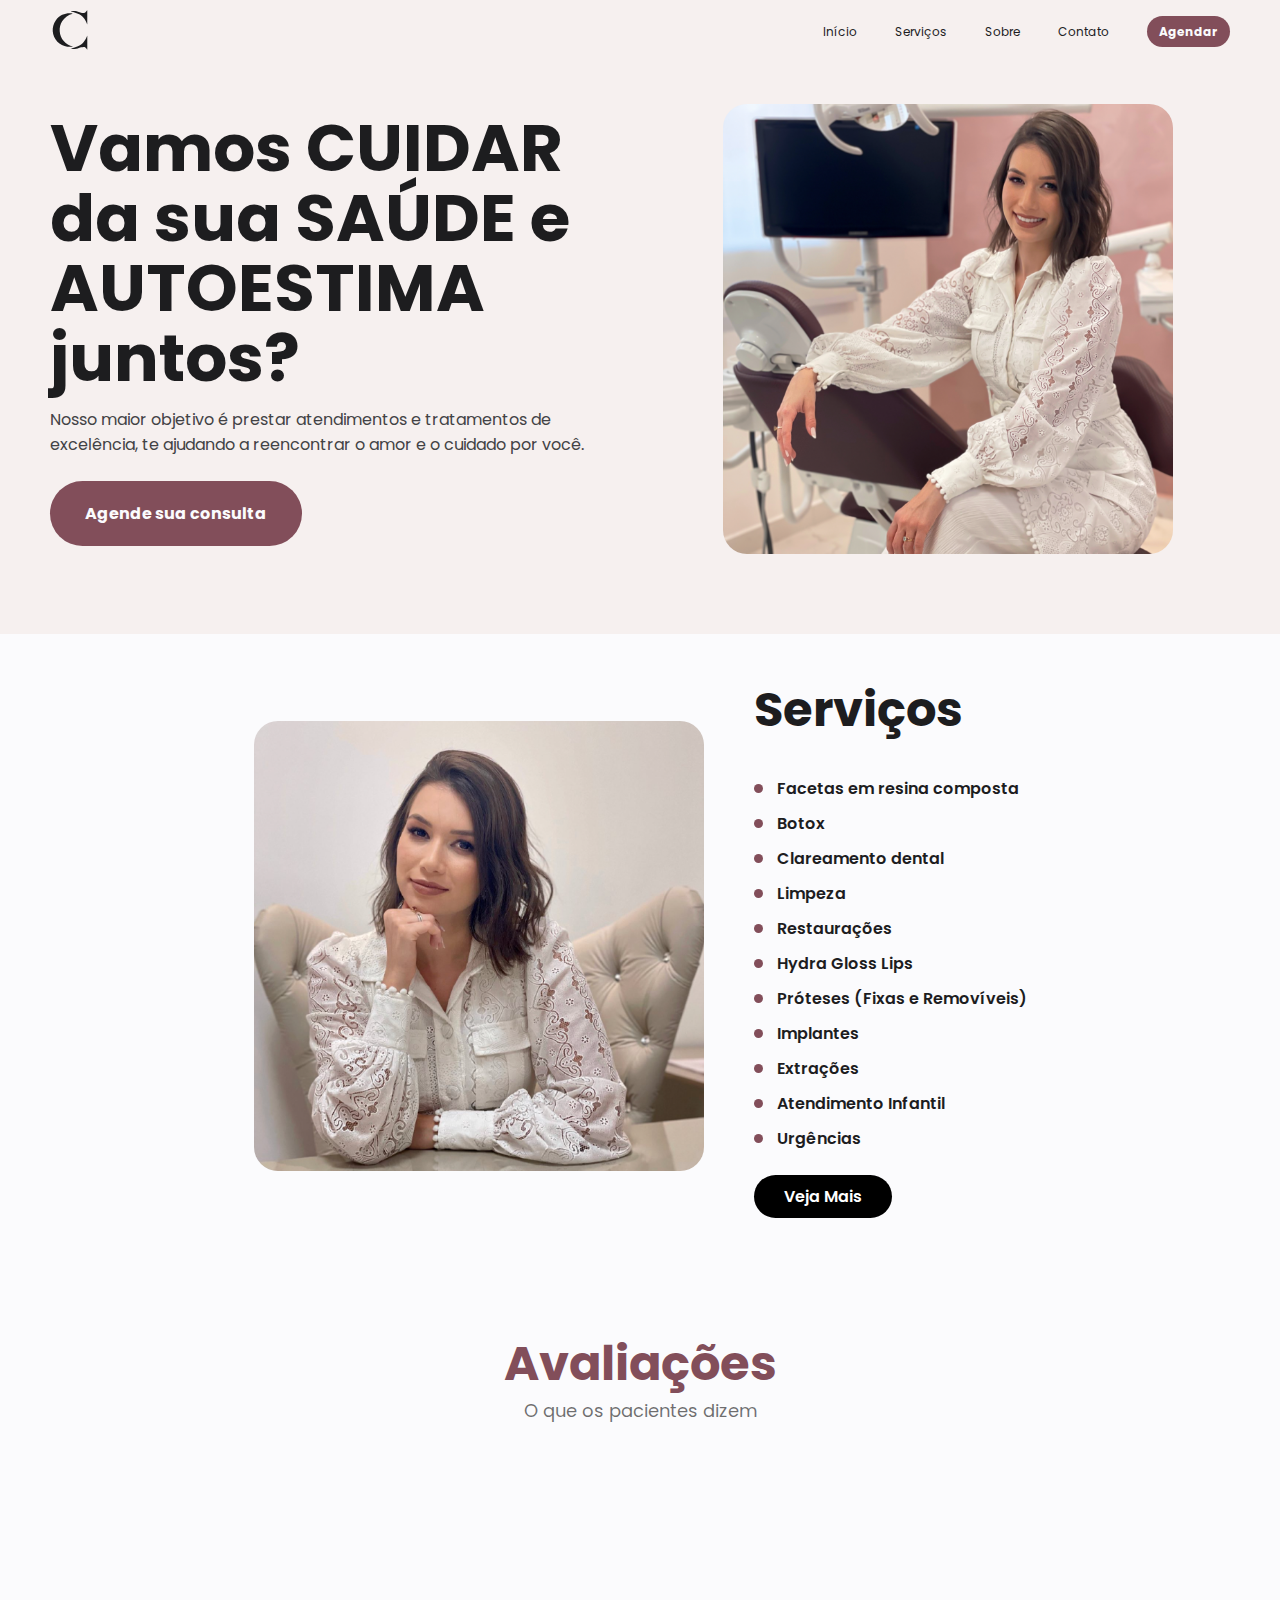
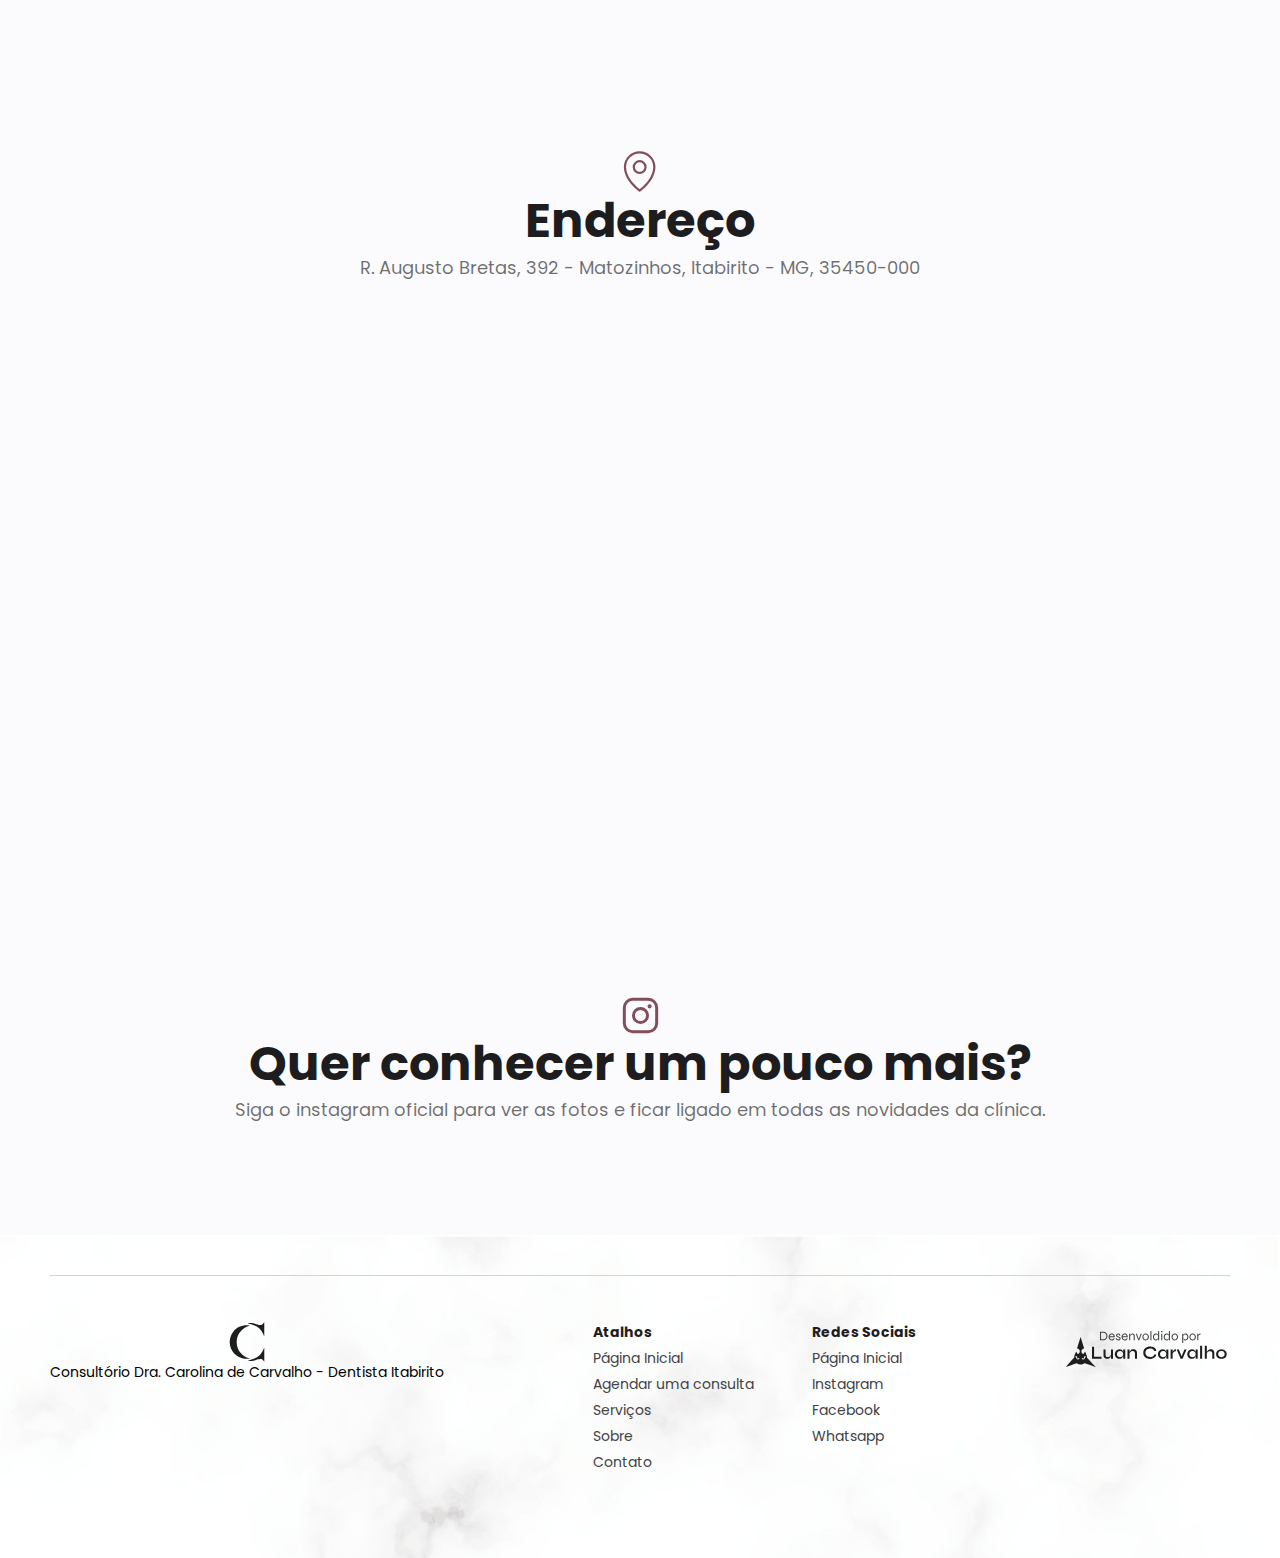
==== index.html @ e63d4c10 "fix:elsfight & mobile buttons" ====
<!DOCTYPE html>
<html>

<head>
    <meta name="description" content="Consultório Dra. Carolina de Carvalho - Dentista Itabirito">
    <meta name="keywords" content="dentista itabirito,dra carolina de carvalho, carvalho clínica, Restaurações, Clareamento Itabirito, Facetas, Tratamento de sensibilidade, Botox Itabirito,Hydra Gloss Lips, Rejuvenescimento & Hidratação, Próteses
, Consultório Odontológico em Itabirito, dentista 24 horas, urgências">
    <meta charset='utf-8'>
    <meta http-equiv='X-UA-Compatible' content='IE=edge'>
    <title>Clínica Carvalho</title>
    <meta name='viewport' content='width=device-width, initial-scale=1'>
    <link rel='stylesheet' type='text/css' media='screen' href='assets/style/css/index.css'>
    <link rel="shortcut icon" href="assets/style/ico.ico" type="image/x-icon">
    <!--Google Fonts-->
    <link rel="preconnect" href="https://fonts.googleapis.com">
    <link rel="preconnect" href="https://fonts.gstatic.com" crossorigin>
    <link href="https://fonts.googleapis.com/css2?family=Poppins:wght@400;600;700&display=swap" rel="stylesheet">
    <!--Google Reviews-->
    <script src="https://apps.elfsight.com/p/platform.js" defer></script>
</head>

<body>

    <nav>
        <div class="navContent">
            <a href="index.html"> <svg width="40" height="40" viewBox="0 0 40 40" fill="none"
                    xmlns="http://www.w3.org/2000/svg">
                    <path
                        d="M22.8092 3.71398C18.2344 4.83998 14.6352 7.33438 12.1488 11.3492C10.2944 14.3432 9.49365 17.6296 9.71965 21.1396C9.95885 24.8576 11.308 28.1496 13.7388 30.978C16.164 33.7996 19.2264 35.5768 22.8628 36.4204C22.1996 36.688 19.588 37.0088 17.2632 36.6796C15.3824 36.4132 13.5916 35.8752 11.896 35.0196C10.1996 34.1636 8.68804 33.0532 7.37724 31.6808C1.77724 25.818 1.18604 16.9596 5.72724 10.4944C10.3368 3.93158 17.6996 2.55998 22.8092 3.71398Z"
                        fill="#1D1D1F" />
                    <path
                        d="M37.2824 0.151978C37.2824 4.84798 37.2824 9.51158 37.2808 14.1752C37.2808 14.2208 37.2588 14.2668 37.2336 14.3656C37.1836 14.2644 37.1508 14.2124 37.1312 14.1556C36.4932 12.3464 35.6244 10.6548 34.5352 9.07678C33.9048 8.16398 33.1988 7.31318 32.396 6.54718C31.4528 5.64718 30.3928 4.90598 29.2468 4.28638C26.6604 2.88718 23.8944 2.00198 21.026 1.40958C20.9616 1.39638 20.8968 1.38238 20.8328 1.36678C20.818 1.36318 20.8052 1.35078 20.7588 1.32198C20.8428 1.29478 20.904 1.26318 20.9684 1.25598C21.5988 1.18438 22.2284 1.09118 22.8612 1.05438C23.6192 1.01038 24.3796 1.02878 25.1364 1.10638C26.0996 1.20518 27.0448 1.39878 27.9712 1.68158C29.0056 1.99718 30.0372 2.32118 31.0732 2.63078C31.73 2.82718 32.3968 2.99318 33.0808 3.05478C33.4236 3.08558 33.776 3.08838 34.1172 3.04638C34.5452 2.99358 34.9012 2.75238 35.2336 2.48798C35.9124 1.94758 36.4452 1.27598 36.9372 0.569178C37.0128 0.460778 37.0812 0.347578 37.1592 0.241178C37.1832 0.207978 37.2276 0.190378 37.2824 0.151978Z"
                        fill="#1D1D1F" />
                    <path
                        d="M20.7857 38.644C20.9129 38.616 21.0393 38.5868 21.1669 38.5604C23.5037 38.0796 25.7677 37.3736 27.9373 36.3732C29.3153 35.738 30.6161 34.9792 31.7817 34.0012C32.5561 33.3516 33.2441 32.6184 33.8669 31.824C35.2805 30.0216 36.3485 28.0296 37.1201 25.8756C37.1397 25.8212 37.1605 25.7676 37.1841 25.7152C37.1897 25.7024 37.2085 25.6956 37.2301 25.6788C37.3129 25.7568 37.2853 25.86 37.2857 25.9512C37.2897 26.8756 37.2917 27.8004 37.2921 28.7248C37.2941 32.324 37.2957 35.9232 37.2969 39.5224C37.2969 39.6248 37.2905 39.7276 37.2873 39.83C37.2669 39.836 37.2465 39.842 37.2261 39.8476C37.1713 39.7708 37.1145 39.6956 37.0621 39.6172C36.6273 38.962 36.1473 38.3436 35.5733 37.8028C35.2713 37.5184 34.9445 37.268 34.5657 37.0924C34.3229 36.98 34.0693 36.9248 33.7997 36.9172C32.8701 36.8912 31.9797 37.1036 31.0993 37.3612C29.9669 37.6928 28.8425 38.0528 27.7113 38.3892C26.7593 38.6724 25.7869 38.862 24.7933 38.9068C24.0769 38.9392 23.3577 38.964 22.6417 38.9384C22.0917 38.9188 21.5445 38.8168 20.9965 38.7484C20.9249 38.7396 20.8553 38.7128 20.7849 38.6944C20.7857 38.6784 20.7857 38.6612 20.7857 38.644Z"
                        fill="#1D1D1F" />
                </svg></a>
            <ul id="navPages">
                <li><a href="index.html">Início</a></li>
                <li><a href="servicos.html">Serviços</a></li>
                <li><a href="sobre.html">Sobre</a></li>
                <li><a href="https://wa.me/+553199981010">Contato</a></li>
                <li><a href="https://wa.me/+553199981010" class="actionBtn" id="navAction">Agendar</a></li>
            </ul>
            <div id="btnExpMenu">
                <svg width="32" height="32" viewBox="0 0 32 32" fill="none" xmlns="http://www.w3.org/2000/svg">
                    <path d="M5 16H27" stroke="black" stroke-width="3" stroke-linecap="round" stroke-linejoin="round" />
                    <path d="M5 8H27" stroke="black" stroke-width="3" stroke-linecap="round" stroke-linejoin="round" />
                    <path d="M5 24H27" stroke="black" stroke-width="3" stroke-linecap="round" stroke-linejoin="round" />
                </svg>
            </div>
        </div>
    </nav>
    <div id="expMenu">
        <div id="expMcontent">
            <a href="index.html">Início</a>
            <a href="servicos.html">Serviços</a>
            <a href="sobre.html">Sobre</a>
            <a href="https://wa.me/+553199981010">Contato</a>
            <a href="https://wa.me/+553199981010" class="actionBtn" id="expAction">Agendar</a>
        </div>
    </div>
    <main>
        <section id="sWelcome" class="borders-pd">
            <div id="welcomeContent">
<!--                 <svg xmlns="http://www.w3.org/2000/svg" width="83" height="22" viewBox="0 0 83 22" fill="none">
                    <path
                        d="M18.4289 10.5057L12.7762 8.78735C12.4476 8.67996 12.1846 8.39357 12.086 8.03559L10.5085 1.87828C10.2456 0.840133 8.86527 0.840133 8.60235 1.87828L7.02484 8.03559C6.92625 8.39357 6.66333 8.67996 6.33468 8.78735L0.714808 10.5057C-0.23827 10.7921 -0.23827 12.2955 0.714808 12.582L6.36755 14.3003C6.69619 14.4077 6.95911 14.6941 7.05771 15.052L8.63521 21.2094C8.89813 22.2475 10.2785 22.2475 10.5414 21.2094L12.1189 15.052C12.2175 14.6941 12.4804 14.4077 12.8091 14.3003L18.4618 12.582C19.382 12.2598 19.382 10.7921 18.4289 10.5057Z"
                        fill="#824E5A" />
                    <path
                        d="M50.4289 10.5057L44.7762 8.78735C44.4476 8.67996 44.1846 8.39357 44.086 8.03559L42.5085 1.87828C42.2456 0.840133 40.8653 0.840133 40.6023 1.87828L39.0248 8.03559C38.9262 8.39357 38.6633 8.67996 38.3347 8.78735L32.7148 10.5057C31.7617 10.7921 31.7617 12.2955 32.7148 12.582L38.3675 14.3003C38.6962 14.4077 38.9591 14.6941 39.0577 15.052L40.6352 21.2094C40.8981 22.2475 42.2785 22.2475 42.5414 21.2094L44.1189 15.052C44.2175 14.6941 44.4804 14.4077 44.8091 14.3003L50.4618 12.582C51.382 12.2598 51.382 10.7921 50.4289 10.5057Z"
                        fill="#824E5A" />
                    <path
                        d="M82.1689 10.1355L76.5162 8.41717C76.1876 8.30978 75.9246 8.02339 75.826 7.66541L74.2485 1.5081C73.9856 0.469955 72.6053 0.469955 72.3423 1.5081L70.7648 7.66541C70.6662 8.02339 70.4033 8.30978 70.0747 8.41717L64.4548 10.1355C63.5017 10.4219 63.5017 11.9254 64.4548 12.2118L70.1075 13.9301C70.4362 14.0375 70.6991 14.3239 70.7977 14.6818L72.3752 20.8392C72.6381 21.8773 74.0185 21.8773 74.2814 20.8392L75.8589 14.6818C75.9575 14.3239 76.2204 14.0375 76.5491 13.9301L82.2018 12.2118C83.122 11.8896 83.122 10.4219 82.1689 10.1355Z"
                        fill="#824E5A" />
                </svg> -->
                <h1 class="mainTxt">Vamos CUIDAR da sua SAÚDE e
                    AUTOESTIMA juntos?</h1>
                <h2 class="thirdTxt">Nosso maior objetivo é prestar atendimentos e tratamentos de excelência, te ajudando a reencontrar o amor e o cuidado por você.</h2>
                <a href="https://wa.me/+553199981010" class="actionBtn" id="welcomeBtn">Agende sua consulta</a>
            </div>
            <div id="welcomePicture">
                <div class="sPicture">
                    <img src="assets/style/visual/images/carol1.png">
                </div>
            </div>
        </section>
        <section id="sServices" class="borders-pd">
            <div id="sGrid">
                <div id="servicesPicture">
                    <div class="sPicture">
                        <img src="assets/style/visual/images/carol2.png">
                    </div>
                </div>
                <article id="servicesContent">
                    <h1 class="mainTxt">Serviços</h1>
                    <ul id="servicesList">
                        <li>
                            <div class="star"></div>
                            <h2 class="secondTxt">Facetas em resina composta</h2>
                        </li>
                        <li>
                            <div class="star"></div>
                            <h2 class="secondTxt">Botox</h2>
                        </li>
                        <li>
                            <div class="star"></div>
                            <h2 class="secondTxt">Clareamento dental</h2>
                        </li>
                        <li>
                            <div class="star"></div>
                            <h2 class="secondTxt">Limpeza</h2>
                        </li>
                        <li>
                            <div class="star"></div>
                            <h2 class="secondTxt">Restaurações</h2>
                        </li>

                        <li>
                            <div class="star"></div>
                            <h2 class="secondTxt">Hydra Gloss Lips</h2>
                        </li>
                        <li>
                            <div class="star"></div>
                            <h2 class="secondTxt">Próteses (Fixas e Removíveis)</h2>
                        </li>
                        <li>
                            <div class="star"></div>
                            <h2 class="secondTxt">Implantes</h2>
                        </li>
                        <li>
                            <div class="star"></div>
                            <h2 class="secondTxt">Extrações</h2>
                        </li>
                        <li>
                            <div class="star"></div>
                            <h2 class="secondTxt">Atendimento Infantil</h2>
                        </li>
                        <li>
                            <div class="star"></div>
                            <h2 class="secondTxt">Urgências</h2>
                        </li>
                    </ul>
                    <a href="servicos.html" class="secondBtn" id="viewMoreServices">Veja Mais</a>
                </article>
            </div>
        </section>
        <section id="sReviews" class="borders-pd">
            <div id="reviewsTitle">

                <h1 class="coloredMainTxt section-title">Avaliações</h1>
                <h2 class="fourthTxt section-subtitle">O que os pacientes dizem</h2>
            </div>
            
             <div class="elfsight-app-3d5503b7-ac55-4620-a445-0f173eadb11b"></div> <!-- def -->
            <!-- <div class="elfsight-app-dcdb998f-8458-4878-8409-cf13321ecbaa"></div>  --><!-- l.dzn -->
        </section>
        <section id="sAdress" class="borders-pd">
            <div id="adressTitle">
                <svg xmlns="http://www.w3.org/2000/svg" width="102" height="47" viewBox="0 0 102 47" fill="none">
                    <!-- <path
                        d="M18.4289 22.4619L12.7762 20.7436C12.4476 20.6362 12.1846 20.3498 12.086 19.9918L10.5085 13.8345C10.2456 12.7964 8.86527 12.7964 8.60235 13.8345L7.02484 19.9918C6.92625 20.3498 6.66333 20.6362 6.33468 20.7436L0.714808 22.4619C-0.23827 22.7483 -0.23827 24.2518 0.714808 24.5382L6.36755 26.2566C6.69619 26.364 6.95911 26.6503 7.05771 27.0083L8.63521 33.1656C8.89813 34.2037 10.2785 34.2037 10.5414 33.1656L12.1189 27.0083C12.2175 26.6503 12.4804 26.364 12.8091 26.2566L18.4618 24.5382C19.382 24.216 19.382 22.7483 18.4289 22.4619Z"
                        fill="#824E5A" /> -->
                    <path
                        d="M50.6479 24.9688C53.8926 24.9688 56.5229 22.3384 56.5229 19.0938C56.5229 15.8491 53.8926 13.2188 50.6479 13.2188C47.4033 13.2188 44.7729 15.8491 44.7729 19.0938C44.7729 22.3384 47.4033 24.9688 50.6479 24.9688Z"
                        stroke="#824E5A" stroke-width="2.2" stroke-linecap="round" stroke-linejoin="round" />
                    <path
                        d="M65.3354 19.0938C65.3354 32.3125 50.6479 42.5938 50.6479 42.5938C50.6479 42.5938 35.9604 32.3125 35.9604 19.0938C35.9604 15.1984 37.5079 11.4626 40.2623 8.70812C43.0168 5.95368 46.7526 4.40625 50.6479 4.40625C54.5433 4.40625 58.2791 5.95368 61.0336 8.70812C63.788 11.4626 65.3354 15.1984 65.3354 19.0938V19.0938Z"
                        stroke="#824E5A" stroke-width="2.2" stroke-linecap="round" stroke-linejoin="round" />
                  <!--   <path
                        d="M100.577 22.4619L94.9241 20.7436C94.5955 20.6362 94.3325 20.3498 94.2339 19.9918L92.6564 13.8345C92.3935 12.7964 91.0132 12.7964 90.7503 13.8345L89.1728 19.9918C89.0742 20.3498 88.8113 20.6362 88.4826 20.7436L82.8628 22.4619C81.9097 22.7483 81.9097 24.2518 82.8628 24.5382L88.5155 26.2566C88.8441 26.364 89.1071 26.6503 89.2057 27.0083L90.7832 33.1656C91.0461 34.2037 92.4264 34.2037 92.6893 33.1656L94.2668 27.0083C94.3654 26.6503 94.6283 26.364 94.957 26.2566L100.61 24.5382C101.53 24.216 101.53 22.7483 100.577 22.4619Z"
                        fill="#824E5A" /> -->
                </svg>
                <h1 class="mainTxt section-title">Endereço</h1>
                <h2 class="fourthTxt section-subtitle">R. Augusto Bretas, 392 - Matozinhos, Itabirito - MG, 35450-000
                </h2>
            </div>
            <iframe
                src="https://www.google.com/maps/embed?pb=!1m14!1m8!1m3!1d3743.077781745057!2d-43.81138320370485!3d-20.255608673320754!3m2!1i1024!2i768!4f13.1!3m3!1m2!1s0xa6abc4ae7d124f%3A0xc4c4116baad2de8a!2sConsult%C3%B3rio%20Dra.%20Carolina%20de%20Carvalho%20-%20Dentista%20Itabirito!5e0!3m2!1spt-BR!2sbr!4v1670218998745!5m2!1spt-BR!2sbr"
                width="600" height="450" style="border:0;" allowfullscreen="" loading="lazy"
                referrerpolicy="no-referrer-when-downgrade" id="mapClinica"></iframe>
        </section>
        <section id="sInstagram" class="borders-pd">
            <div id="instaTitle">
                <img src="assets/style/visual/svg/instagram.svg">
                <h1 class="mainTxt section-title">Quer conhecer um pouco mais?</h1>
                <h2 class="fourthTxt section-subtitle">Siga o instagram oficial para ver as fotos e ficar ligado em
                    todas as novidades da clínica.</h2>
            </div>
            <div class="elfsight-app-f078b069-b3c4-4b71-844c-ff48c19f37dc"></div> <!-- def -->
            <!-- <div class="elfsight-app-9c9adf1d-2cc8-44d5-81e7-f3a1d8b35f26"></div> -->  <!-- l.dzn -->
        </section>

    </main>
    <footer id="pgFooter" class="borders-pd">
        <section id="fContent">
            <div id="carvalhoClinica">
                <svg width="40" height="40" viewBox="0 0 40 40" fill="none" xmlns="http://www.w3.org/2000/svg">
                    <path
                        d="M22.8092 3.71398C18.2344 4.83998 14.6352 7.33438 12.1488 11.3492C10.2944 14.3432 9.49365 17.6296 9.71965 21.1396C9.95885 24.8576 11.308 28.1496 13.7388 30.978C16.164 33.7996 19.2264 35.5768 22.8628 36.4204C22.1996 36.688 19.588 37.0088 17.2632 36.6796C15.3824 36.4132 13.5916 35.8752 11.896 35.0196C10.1996 34.1636 8.68804 33.0532 7.37724 31.6808C1.77724 25.818 1.18604 16.9596 5.72724 10.4944C10.3368 3.93158 17.6996 2.55998 22.8092 3.71398Z"
                        fill="#1D1D1F" />
                    <path
                        d="M37.2824 0.151978C37.2824 4.84798 37.2824 9.51158 37.2808 14.1752C37.2808 14.2208 37.2588 14.2668 37.2336 14.3656C37.1836 14.2644 37.1508 14.2124 37.1312 14.1556C36.4932 12.3464 35.6244 10.6548 34.5352 9.07678C33.9048 8.16398 33.1988 7.31318 32.396 6.54718C31.4528 5.64718 30.3928 4.90598 29.2468 4.28638C26.6604 2.88718 23.8944 2.00198 21.026 1.40958C20.9616 1.39638 20.8968 1.38238 20.8328 1.36678C20.818 1.36318 20.8052 1.35078 20.7588 1.32198C20.8428 1.29478 20.904 1.26318 20.9684 1.25598C21.5988 1.18438 22.2284 1.09118 22.8612 1.05438C23.6192 1.01038 24.3796 1.02878 25.1364 1.10638C26.0996 1.20518 27.0448 1.39878 27.9712 1.68158C29.0056 1.99718 30.0372 2.32118 31.0732 2.63078C31.73 2.82718 32.3968 2.99318 33.0808 3.05478C33.4236 3.08558 33.776 3.08838 34.1172 3.04638C34.5452 2.99358 34.9012 2.75238 35.2336 2.48798C35.9124 1.94758 36.4452 1.27598 36.9372 0.569178C37.0128 0.460778 37.0812 0.347578 37.1592 0.241178C37.1832 0.207978 37.2276 0.190378 37.2824 0.151978Z"
                        fill="#1D1D1F" />
                    <path
                        d="M20.7857 38.644C20.9129 38.616 21.0393 38.5868 21.1669 38.5604C23.5037 38.0796 25.7677 37.3736 27.9373 36.3732C29.3153 35.738 30.6161 34.9792 31.7817 34.0012C32.5561 33.3516 33.2441 32.6184 33.8669 31.824C35.2805 30.0216 36.3485 28.0296 37.1201 25.8756C37.1397 25.8212 37.1605 25.7676 37.1841 25.7152C37.1897 25.7024 37.2085 25.6956 37.2301 25.6788C37.3129 25.7568 37.2853 25.86 37.2857 25.9512C37.2897 26.8756 37.2917 27.8004 37.2921 28.7248C37.2941 32.324 37.2957 35.9232 37.2969 39.5224C37.2969 39.6248 37.2905 39.7276 37.2873 39.83C37.2669 39.836 37.2465 39.842 37.2261 39.8476C37.1713 39.7708 37.1145 39.6956 37.0621 39.6172C36.6273 38.962 36.1473 38.3436 35.5733 37.8028C35.2713 37.5184 34.9445 37.268 34.5657 37.0924C34.3229 36.98 34.0693 36.9248 33.7997 36.9172C32.8701 36.8912 31.9797 37.1036 31.0993 37.3612C29.9669 37.6928 28.8425 38.0528 27.7113 38.3892C26.7593 38.6724 25.7869 38.862 24.7933 38.9068C24.0769 38.9392 23.3577 38.964 22.6417 38.9384C22.0917 38.9188 21.5445 38.8168 20.9965 38.7484C20.9249 38.7396 20.8553 38.7128 20.7849 38.6944C20.7857 38.6784 20.7857 38.6612 20.7857 38.644Z"
                        fill="#1D1D1F" />
                </svg>
                <h1>Consultório Dra. Carolina de Carvalho - Dentista Itabirito</h1>
            </div>
            <div id="fLinks">
                <div class="footerLinks">
                    <h1>Atalhos</h1>
                    <ul>
                        <li><a href="index.html">Página Inicial</a></li>
                        <li><a href="https://wa.me/+553199981010">Agendar uma consulta</a></li>
                        <li><a href="servicos.html">Serviços</a></li>
                        <li><a href="sobre.html">Sobre</a></li>
                        <li><a href="https://wa.me/+553199981010">Contato</a></li>
                    </ul>
                </div>
                <div class="footerLinks">
                    <h1>Redes Sociais</h1>
                    <ul>
                        <li><a href="index.html">Página Inicial</a></li>
                        <li><a href="https://www.instagram.com/carvalho_clinica/">Instagram</a></li>
                        <li><a href="https://www.facebook.com/dracarolinadecarvalho">Facebook</a></li>
                        <li><a href="https://wa.me/+553199981010">Whatsapp</a></li>
                    </ul>
                </div>
            </div>
            <div id="byLuan"></div>
        </section>
    </footer>
    <script src="assets/script/index.js"> </script>
</body>

</html>
---- assets/style/css/index.css ----
/* sass --watch assets\style\scss\index.scss:assets\style\css\index.css */
* {
  margin: 0px;
  padding: 0px;
  text-decoration: none;
}

:root {
  font-size: 10px;
}

body {
  font-family: "Poppins", sans-serif;
  display: flex;
  flex-direction: column;
  align-items: center;
}

nav {
  display: flex;
  justify-content: center;
  align-items: center;
  width: 100%;
  height: 64px;
  background-color: #F6F0EF;
}

.actionBtn {
  border-radius: 200px;
  background-color: #824E5A;
  font-weight: 700;
  color: #FBFBFD;
  transition: filter 0.5s;
}
.actionBtn:hover {
  filter: brightness(116%);
}

.secondBtn {
  border-radius: 200px;
  background-color: black;
  font-weight: 600;
  color: white;
  width: fit-content;
  display: block;
  transition: background-color 0.5s;
}
.secondBtn:hover {
  background-color: #1D1D1F;
}

.mainTxt {
  color: #1D1D1F;
  font-weight: 700;
}

.coloredMainTxt {
  font-weight: 700;
  color: #824E5A;
}

.secondTxt {
  color: #1D1D1F;
  font-weight: 600;
}

.thirdTxt {
  color: #424245;
  font-weight: 400;
}

.fourthTxt {
  color: rgba(0, 0, 0, 0.5607843137);
  font-weight: 400;
}

.section-title {
  font-size: 4.8rem;
  text-align: center;
  line-height: 110%;
  margin-bottom: 6px;
}

.section-subtitle {
  font-size: 1.8rem;
  text-align: center;
}

.borders-pd {
  padding: 40px 50px 80px;
  max-width: 2560px;
  width: -moz-available;
  /* WebKit-based browsers will ignore this. */
  width: -webkit-fill-available;
  /* Mozilla-based browsers will ignore this. */
  width: fill-available;
}

.navContent {
  display: flex;
  align-items: center;
  justify-content: space-between;
  max-width: 1680px;
  margin: 0px 50px;
  width: 100%;
}

#navPages {
  display: flex;
  gap: 38px;
}
#navPages li {
  display: inline-block;
}
#navPages li a {
  color: #1D1D1F;
  font-size: 12px;
}
#navPages li #navAction {
  color: #FBFBFD;
  padding: 7px 12px;
}

#btnExpMenu {
  display: none;
}

#expMenu {
  display: none;
  width: 100%;
  height: 0px;
  position: absolute;
  top: 64px;
  transition: all 0.7s;
  overflow: hidden;
  background-color: #F6F0EF;
  border-bottom: solid 1px rgba(0, 0, 0, 0);
}
#expMenu #expMcontent {
  display: flex;
  flex-direction: column;
  align-items: center;
  gap: 32px;
  padding: 32px 0px;
}
#expMenu #expMcontent a {
  font-size: 14px;
  color: #1D1D1F;
}
#expMenu #expMcontent #expAction {
  font-size: 16px;
  width: 65vw;
  max-width: 500px;
  padding: 16px 42px;
  display: flex;
  justify-content: center;
  align-items: center;
  color: white;
}

main {
  display: flex;
  flex-direction: column;
  align-items: center;
  width: 100%;
  background-color: #FBFBFD;
}

#sWelcome {
  width: auto;
  display: grid;
  grid-template-columns: 1fr 1fr;
  gap: 50px;
  background-color: #F6F0EF;
}

#welcomeContent {
  display: flex;
  flex-direction: column;
  justify-content: center;
}
#welcomeContent h1 {
  font-size: 7.6rem;
  line-height: 88px;
}
#welcomeContent h2 {
  font-size: 1.8rem;
  margin-top: 14px;
}

#welcomeBtn {
  display: block;
  width: fit-content;
  font-size: 1.6rem;
  padding: 20px 35px;
  margin-top: 24px;
}

#welcomePicture {
  display: flex;
  justify-content: center;
  align-items: center;
}

.sPicture {
  display: flex;
  justify-content: center;
  align-items: center;
  height: 550px;
  width: 550px;
  overflow: hidden;
  border-radius: 24px;
}
.sPicture img {
  height: 550px;
  width: 550px;
}

#servicesPicture {
  display: flex;
  justify-content: end;
  align-items: center;
}

#sServices {
  gap: 50px;
  display: flex;
  justify-content: center;
}

#sGrid {
  width: fit-content;
  display: grid;
  grid-template-columns: 1fr auto;
  gap: 50px;
}

#servicesContent {
  display: flex;
  width: fit-content;
  flex-direction: column;
  justify-content: center;
}
#servicesContent h1 {
  font-size: 48px;
  margin-bottom: 30px;
}
#servicesContent #viewMoreServices {
  margin-top: 24px;
  padding: 9px 30px;
  font-size: 1.6rem;
}

#servicesList {
  display: flex;
  flex-direction: column;
  gap: 10px;
  list-style: none;
}
#servicesList li {
  align-items: center;
  display: flex;
  gap: 14px;
}
#servicesList .secondTxt {
  font-size: 1.6rem;
}

.star {
  width: 9px;
  height: 9px;
  background-image: url("../visual/svg/eclipse.svg");
  background-size: cover;
}

#sReviews {
  display: flex;
  flex-direction: column;
  gap: 32px;
}

#reviewsTitle {
  display: flex;
  justify-content: center;
  align-items: center;
  flex-direction: column;
}

.elfsight-app-3d5503b7-ac55-4620-a445-0f173eadb11b {
  height: 202px;
}

#sAdress {
  padding-top: 10px;
  display: flex;
  flex-direction: column;
  gap: 32px;
}

#adressTitle {
  display: flex;
  flex-direction: column;
  align-items: center;
}

#mapClinica {
  width: auto;
  border-radius: 24px;
  height: 560px;
}

@media (max-width: 1320px) {
  #welcomeContent h1 {
    font-size: 6.6rem;
    line-height: 70px;
  }
  #welcomeContent h2 {
    font-size: 1.6rem;
  }
  .sPicture {
    height: 450px;
    width: 450px;
  }
  .sPicture img {
    height: 450px;
    width: 450px;
  }
}
#sInstagram {
  display: flex;
  flex-direction: column;
  gap: 32px;
}

#instaTitle {
  display: flex;
  flex-direction: column;
  align-items: center;
}

#pgFooter {
  background-image: url(".././visual/images/background.jpg");
  background-size: cover;
  font-size: 1.4rem;
}

#fContent {
  padding-top: 46px;
  border-top: solid 1px #D2D2D7;
  display: flex;
  justify-content: space-between;
}

#carvalhoClinica {
  display: flex;
  flex-direction: column;
  align-items: center;
}
#carvalhoClinica h1 {
  text-align: center;
  font-weight: 400;
  font-size: 1.4rem;
  color: black;
}

#fLinks {
  display: flex;
  gap: 4.5vw;
}

.footerLinks h1 {
  color: #1D1D1F;
  font-size: 1.4rem;
  font-weight: 700;
}
.footerLinks li {
  list-style: none;
  margin: 5px 0px;
}
.footerLinks li a {
  color: #424245;
}

#byLuan {
  width: 165px;
  height: 45px;
  background-size: cover;
  background-image: url(../visual/svg/developed\ By\ Anluk.svg);
}

@media (max-width: 1060px) {
  #sWelcome {
    display: flex;
  }
  #welcomePicture {
    display: none;
  }
  #servicesPicture .sPicture {
    width: 42vw;
  }
  #fContent {
    flex-direction: column;
    align-items: center;
    row-gap: 32px;
  }
  #fLinks {
    display: flex;
    gap: 15.5vw;
  }
}
@media (max-width: 760px) {
  .borders-pd {
    padding: 40px 20px 80px;
  }
  #navPages {
    display: none;
  }
  #btnExpMenu {
    display: flex;
  }
  #expMenu {
    display: block;
  }
  #sGrid {
    grid-template-columns: 1fr;
    grid-template-rows: auto 1fr;
  }
  #servicesPicture {
    justify-content: center;
  }
  #servicesPicture .sPicture {
    width: 300px;
    height: 300px;
  }
  #servicesPicture .sPicture img {
    width: 300px;
    height: 300px;
  }
}
@media (max-width: 534px) {
  .section-title {
    font-size: 3.8rem;
    line-height: 110%;
  }
  .section-subtitle {
    font-size: 1.6rem;
  }
  #welcomeContent h1 {
    font-size: 3.8rem;
    line-height: 38px;
  }
  #welcomeContent h2 {
    font-size: 1.4rem;
  }
  .navContent {
    margin: 0px 20px;
  }
  #sGrid {
    gap: 20px;
  }
  #servicesPicture {
    justify-content: center;
  }
  #servicesPicture .sPicture {
    width: 200px;
    height: 200px;
  }
  #servicesPicture .sPicture img {
    width: 200px;
    height: 200px;
  }
}

/*# sourceMappingURL=index.css.map */
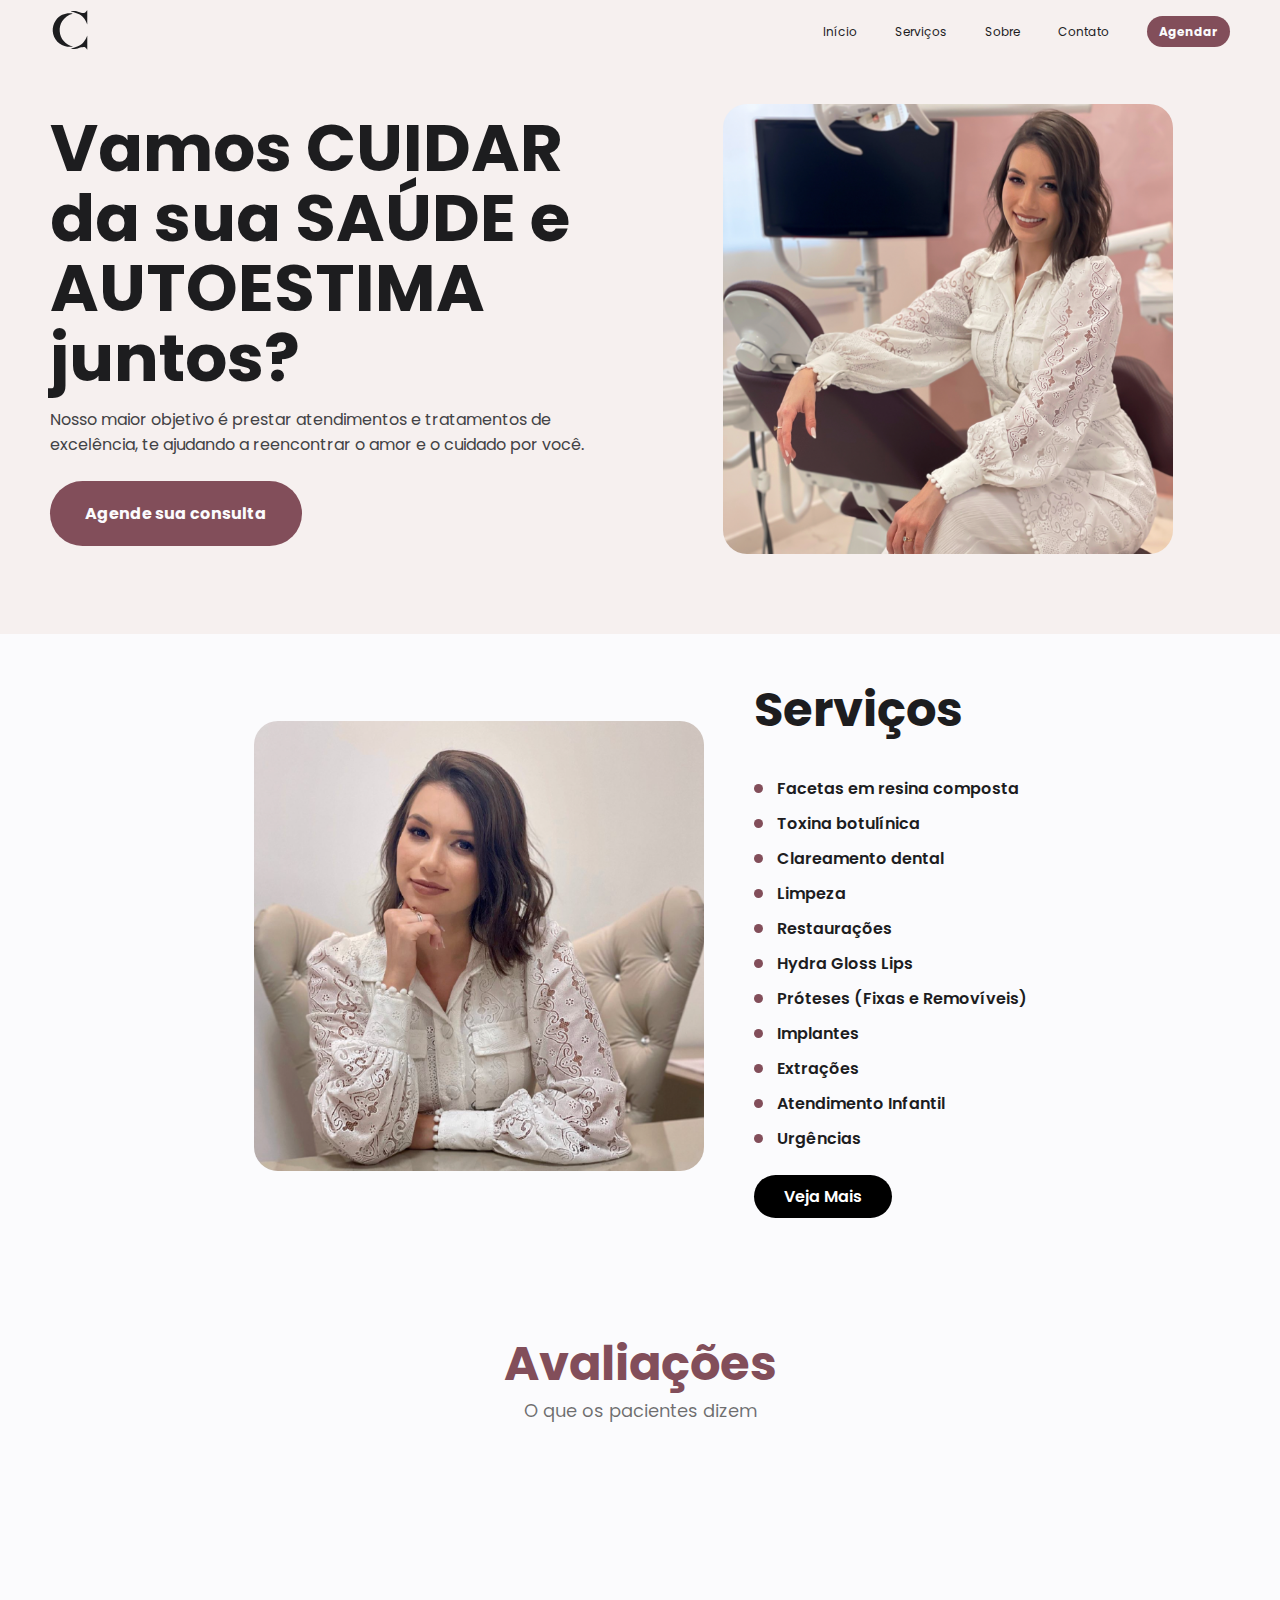
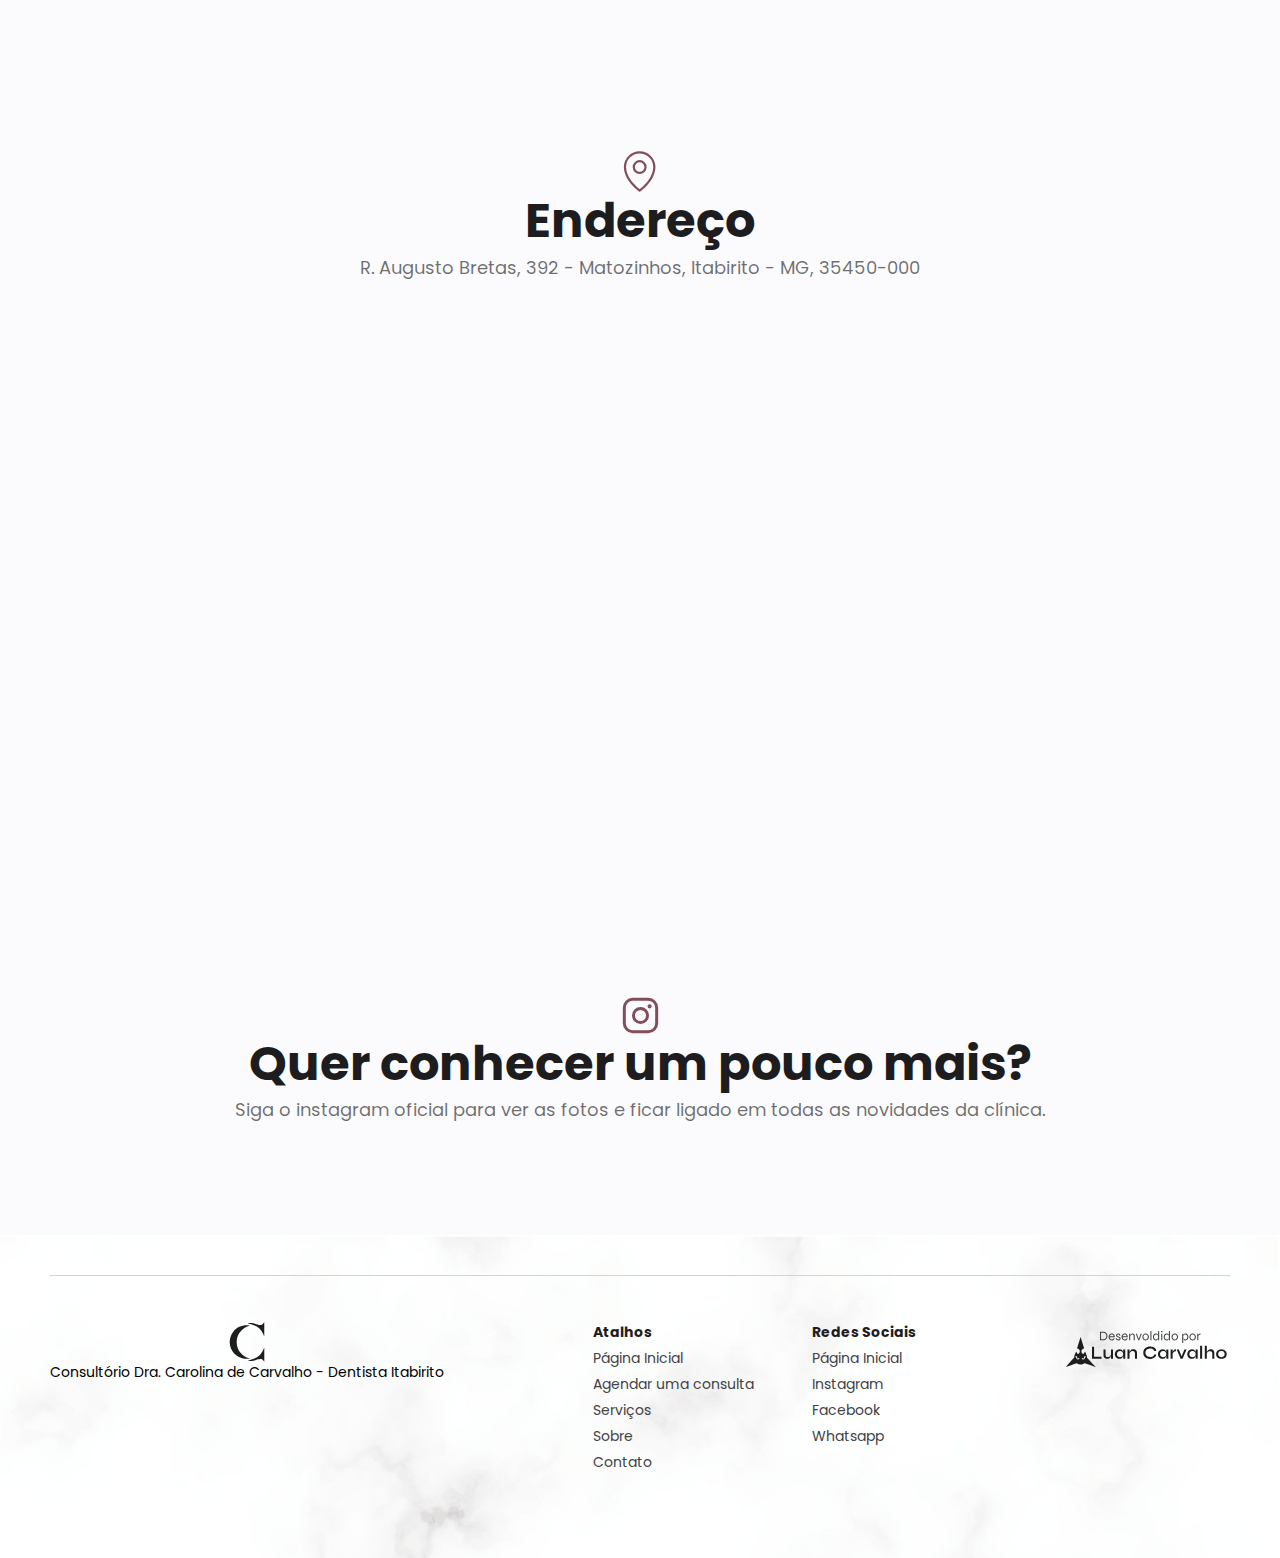
==== commit 01e42df6: "toxina butolinica" ====
--- a/index.html
+++ b/index.html
@@ -17,6 +17,13 @@
     <link href="https://fonts.googleapis.com/css2?family=Poppins:wght@400;600;700&display=swap" rel="stylesheet">
     <!--Google Reviews-->
     <script src="https://apps.elfsight.com/p/platform.js" defer></script>
+    <!-- Google Tag Manager -->
+    <script>(function(w,d,s,l,i){w[l]=w[l]||[];w[l].push({'gtm.start':
+    new Date().getTime(),event:'gtm.js'});var f=d.getElementsByTagName(s)[0],
+    j=d.createElement(s),dl=l!='dataLayer'?'&l='+l:'';j.async=true;j.src=
+    'https://www.googletagmanager.com/gtm.js?id='+i+dl;f.parentNode.insertBefore(j,f);
+    })(window,document,'script','dataLayer','GTM-TJJ374SK');</script>
+    <!-- End Google Tag Manager -->
 </head>
 
 <body>
@@ -101,7 +108,7 @@
                         </li>
                         <li>
                             <div class="star"></div>
-                            <h2 class="secondTxt">Botox</h2>
+                            <h2 class="secondTxt">Toxina botulínica</h2>
                         </li>
                         <li>
                             <div class="star"></div>
@@ -233,6 +240,10 @@
         </section>
     </footer>
     <script src="assets/script/index.js"> </script>
+    <!-- Google Tag Manager (noscript) -->
+<noscript><iframe src="https://www.googletagmanager.com/ns.html?id=GTM-TJJ374SK"
+    height="0" width="0" style="display:none;visibility:hidden"></iframe></noscript>
+    <!-- End Google Tag Manager (noscript) -->
 </body>
 
 </html>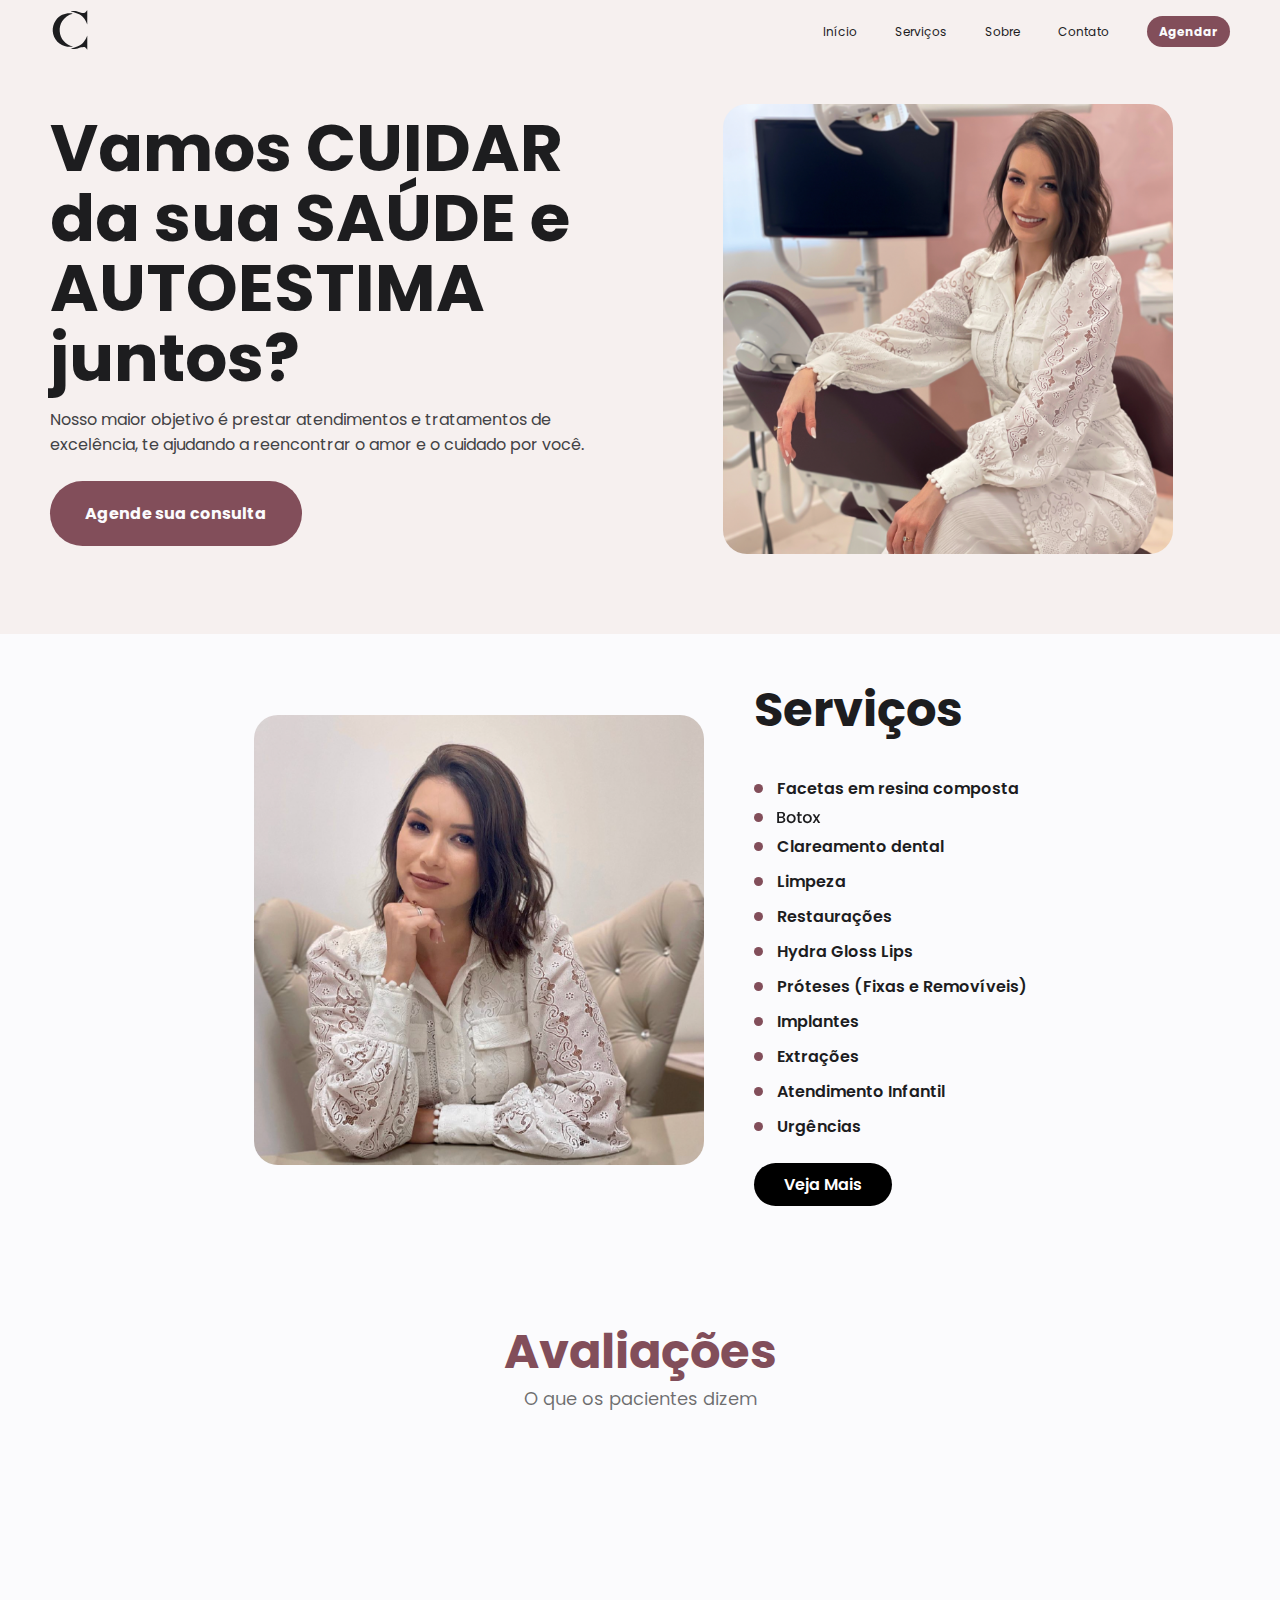
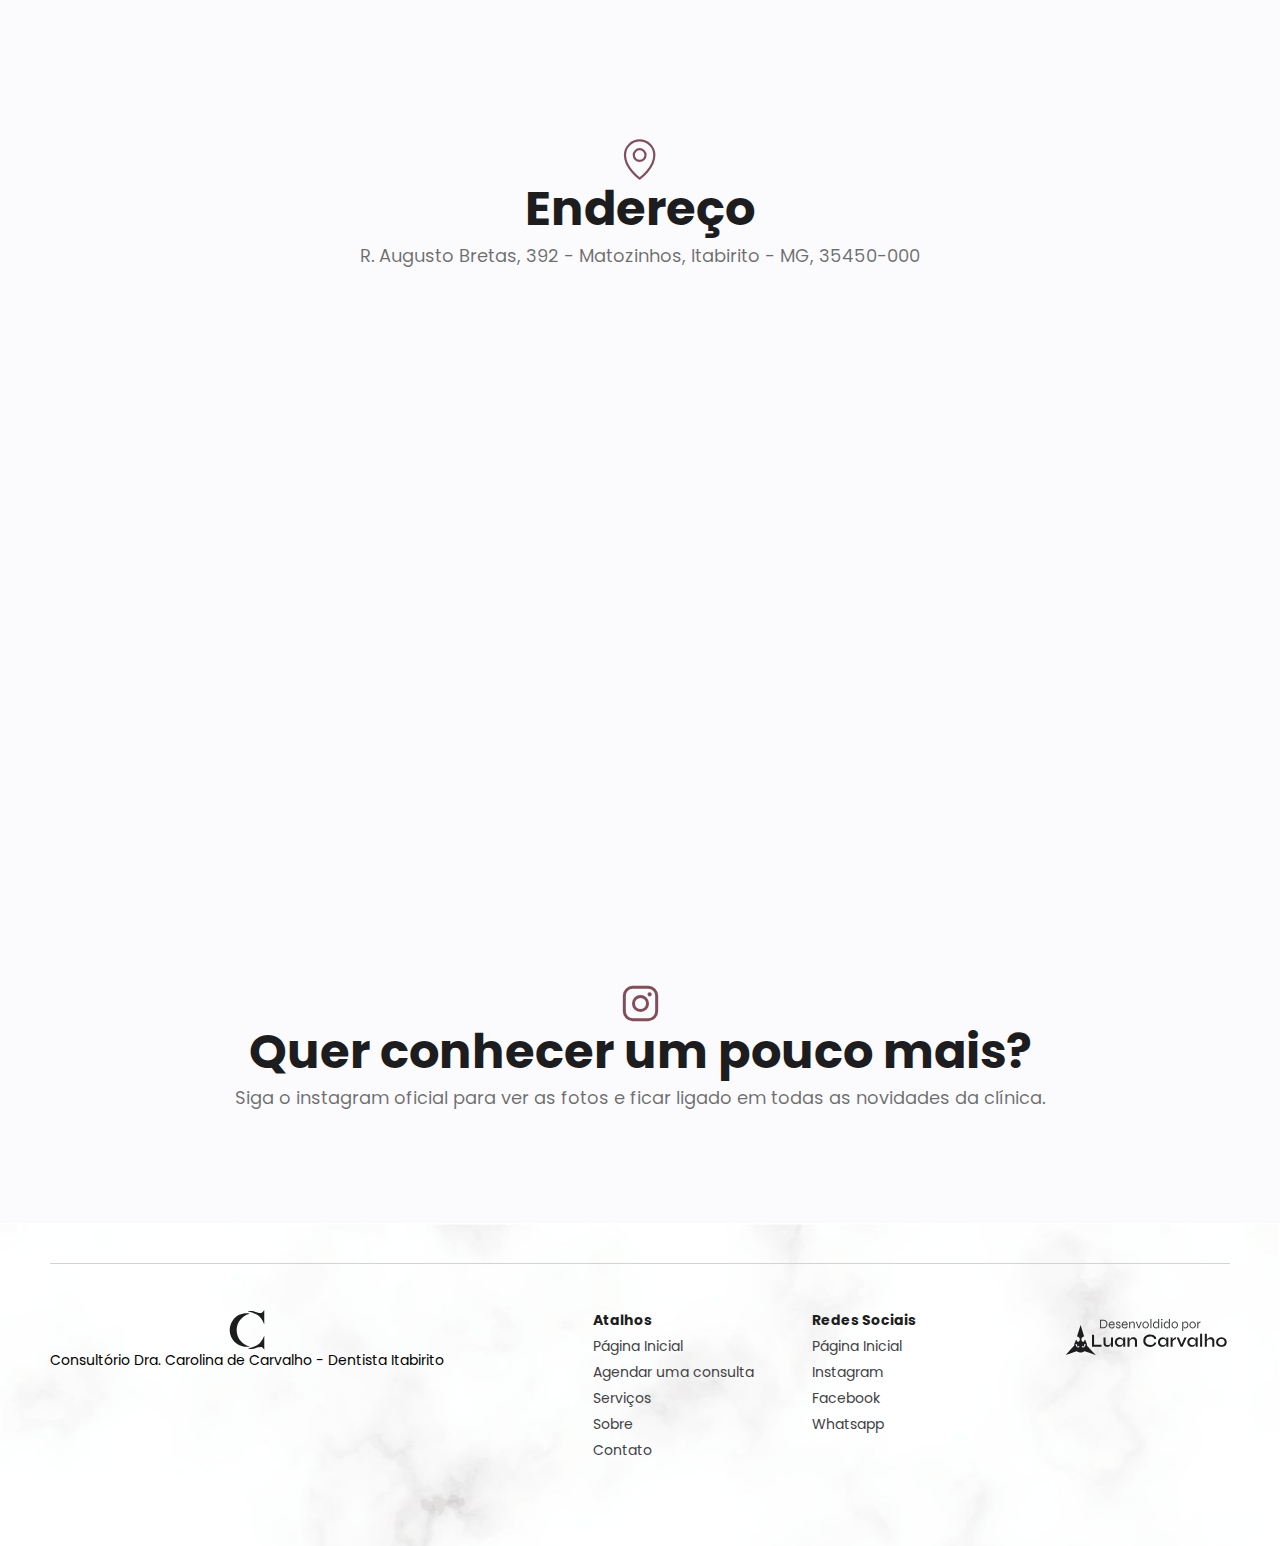
==== commit 29771561: "botox" ====
--- a/index.html
+++ b/index.html
@@ -3,7 +3,7 @@
 
 <head>
     <meta name="description" content="Consultório Dra. Carolina de Carvalho - Dentista Itabirito">
-    <meta name="keywords" content="dentista itabirito,dra carolina de carvalho, carvalho clínica, Restaurações, Clareamento Itabirito, Facetas, Tratamento de sensibilidade, Botox Itabirito,Hydra Gloss Lips, Rejuvenescimento & Hidratação, Próteses
+    <meta name="keywords" content="dentista itabirito,dra carolina de carvalho, carvalho clínica, Restaurações, Clareamento Itabirito, Facetas, Tratamento de sensibilidade,Hydra Gloss Lips, Rejuvenescimento & Hidratação, Próteses
 , Consultório Odontológico em Itabirito, dentista 24 horas, urgências">
     <meta charset='utf-8'>
     <meta http-equiv='X-UA-Compatible' content='IE=edge'>
@@ -18,11 +18,14 @@
     <!--Google Reviews-->
     <script src="https://apps.elfsight.com/p/platform.js" defer></script>
     <!-- Google Tag Manager -->
-    <script>(function(w,d,s,l,i){w[l]=w[l]||[];w[l].push({'gtm.start':
-    new Date().getTime(),event:'gtm.js'});var f=d.getElementsByTagName(s)[0],
-    j=d.createElement(s),dl=l!='dataLayer'?'&l='+l:'';j.async=true;j.src=
-    'https://www.googletagmanager.com/gtm.js?id='+i+dl;f.parentNode.insertBefore(j,f);
-    })(window,document,'script','dataLayer','GTM-TJJ374SK');</script>
+    <script>(function (w, d, s, l, i) {
+            w[l] = w[l] || []; w[l].push({
+                'gtm.start':
+                    new Date().getTime(), event: 'gtm.js'
+            }); var f = d.getElementsByTagName(s)[0],
+                j = d.createElement(s), dl = l != 'dataLayer' ? '&l=' + l : ''; j.async = true; j.src =
+                    'https://www.googletagmanager.com/gtm.js?id=' + i + dl; f.parentNode.insertBefore(j, f);
+        })(window, document, 'script', 'dataLayer', 'GTM-TJJ374SK');</script>
     <!-- End Google Tag Manager -->
 </head>
 
@@ -70,7 +73,7 @@
     <main>
         <section id="sWelcome" class="borders-pd">
             <div id="welcomeContent">
-<!--                 <svg xmlns="http://www.w3.org/2000/svg" width="83" height="22" viewBox="0 0 83 22" fill="none">
+                <!--                 <svg xmlns="http://www.w3.org/2000/svg" width="83" height="22" viewBox="0 0 83 22" fill="none">
                     <path
                         d="M18.4289 10.5057L12.7762 8.78735C12.4476 8.67996 12.1846 8.39357 12.086 8.03559L10.5085 1.87828C10.2456 0.840133 8.86527 0.840133 8.60235 1.87828L7.02484 8.03559C6.92625 8.39357 6.66333 8.67996 6.33468 8.78735L0.714808 10.5057C-0.23827 10.7921 -0.23827 12.2955 0.714808 12.582L6.36755 14.3003C6.69619 14.4077 6.95911 14.6941 7.05771 15.052L8.63521 21.2094C8.89813 22.2475 10.2785 22.2475 10.5414 21.2094L12.1189 15.052C12.2175 14.6941 12.4804 14.4077 12.8091 14.3003L18.4618 12.582C19.382 12.2598 19.382 10.7921 18.4289 10.5057Z"
                         fill="#824E5A" />
@@ -83,7 +86,8 @@
                 </svg> -->
                 <h1 class="mainTxt">Vamos CUIDAR da sua SAÚDE e
                     AUTOESTIMA juntos?</h1>
-                <h2 class="thirdTxt">Nosso maior objetivo é prestar atendimentos e tratamentos de excelência, te ajudando a reencontrar o amor e o cuidado por você.</h2>
+                <h2 class="thirdTxt">Nosso maior objetivo é prestar atendimentos e tratamentos de excelência, te
+                    ajudando a reencontrar o amor e o cuidado por você.</h2>
                 <a href="https://wa.me/+553199981010" class="actionBtn" id="welcomeBtn">Agende sua consulta</a>
             </div>
             <div id="welcomePicture">
@@ -108,7 +112,9 @@
                         </li>
                         <li>
                             <div class="star"></div>
-                            <h2 class="secondTxt">Toxina botulínica</h2>
+                            <svg xmlns="http://www.w3.org/2000/svg" width="44" height="13" viewBox="0 0 44 13" fill="none">
+                                <path d="M6.152 6.288C6.74933 6.39467 7.256 6.70933 7.672 7.232C8.088 7.75467 8.296 8.34667 8.296 9.008C8.296 9.57333 8.14667 10.0853 7.848 10.544C7.56 10.992 7.13867 11.3493 6.584 11.616C6.02933 11.872 5.384 12 4.648 12H0.2V0.879999H4.44C5.19733 0.879999 5.848 1.008 6.392 1.264C6.936 1.52 7.34667 1.86667 7.624 2.304C7.90133 2.73067 8.04 3.21067 8.04 3.744C8.04 4.384 7.86933 4.91733 7.528 5.344C7.18667 5.77067 6.728 6.08533 6.152 6.288ZM2.024 5.552H4.28C4.87733 5.552 5.34133 5.41867 5.672 5.152C6.01333 4.87467 6.184 4.48 6.184 3.968C6.184 3.46667 6.01333 3.07733 5.672 2.8C5.34133 2.512 4.87733 2.368 4.28 2.368H2.024V5.552ZM4.488 10.512C5.10667 10.512 5.592 10.3627 5.944 10.064C6.296 9.76533 6.472 9.34933 6.472 8.816C6.472 8.272 6.28533 7.84 5.912 7.52C5.53867 7.2 5.04267 7.04 4.424 7.04H2.024V10.512H4.488ZM14.1021 12.144C13.2701 12.144 12.5181 11.9573 11.8461 11.584C11.1741 11.2 10.6461 10.6667 10.2621 9.984C9.87813 9.29067 9.68613 8.49067 9.68613 7.584C9.68613 6.688 9.88346 5.89333 10.2781 5.2C10.6728 4.50667 11.2115 3.97333 11.8941 3.6C12.5768 3.22667 13.3395 3.04 14.1821 3.04C15.0248 3.04 15.7875 3.22667 16.4701 3.6C17.1528 3.97333 17.6915 4.50667 18.0861 5.2C18.4808 5.89333 18.6781 6.688 18.6781 7.584C18.6781 8.48 18.4755 9.27467 18.0701 9.968C17.6648 10.6613 17.1101 11.2 16.4061 11.584C15.7128 11.9573 14.9448 12.144 14.1021 12.144ZM14.1021 10.56C14.5715 10.56 15.0088 10.448 15.4141 10.224C15.8301 10 16.1661 9.664 16.4221 9.216C16.6781 8.768 16.8061 8.224 16.8061 7.584C16.8061 6.944 16.6835 6.40533 16.4381 5.968C16.1928 5.52 15.8675 5.184 15.4621 4.96C15.0568 4.736 14.6195 4.624 14.1501 4.624C13.6808 4.624 13.2435 4.736 12.8381 4.96C12.4435 5.184 12.1288 5.52 11.8941 5.968C11.6595 6.40533 11.5421 6.944 11.5421 7.584C11.5421 8.53333 11.7821 9.26933 12.2621 9.792C12.7528 10.304 13.3661 10.56 14.1021 10.56ZM22.6093 4.672V9.552C22.6093 9.88267 22.6839 10.1227 22.8333 10.272C22.9933 10.4107 23.2599 10.48 23.6333 10.48H24.7533V12H23.3133C22.4919 12 21.8626 11.808 21.4253 11.424C20.9879 11.04 20.7693 10.416 20.7693 9.552V4.672H19.7293V3.184H20.7693V0.992H22.6093V3.184H24.7533V4.672H22.6093ZM30.2584 12.144C29.4264 12.144 28.6744 11.9573 28.0024 11.584C27.3304 11.2 26.8024 10.6667 26.4184 9.984C26.0344 9.29067 25.8424 8.49067 25.8424 7.584C25.8424 6.688 26.0397 5.89333 26.4344 5.2C26.829 4.50667 27.3677 3.97333 28.0504 3.6C28.733 3.22667 29.4957 3.04 30.3384 3.04C31.181 3.04 31.9437 3.22667 32.6264 3.6C33.309 3.97333 33.8477 4.50667 34.2424 5.2C34.637 5.89333 34.8344 6.688 34.8344 7.584C34.8344 8.48 34.6317 9.27467 34.2264 9.968C33.821 10.6613 33.2664 11.2 32.5624 11.584C31.869 11.9573 31.101 12.144 30.2584 12.144ZM30.2584 10.56C30.7277 10.56 31.165 10.448 31.5704 10.224C31.9864 10 32.3224 9.664 32.5784 9.216C32.8344 8.768 32.9624 8.224 32.9624 7.584C32.9624 6.944 32.8397 6.40533 32.5944 5.968C32.349 5.52 32.0237 5.184 31.6184 4.96C31.213 4.736 30.7757 4.624 30.3064 4.624C29.837 4.624 29.3997 4.736 28.9944 4.96C28.5997 5.184 28.285 5.52 28.0504 5.968C27.8157 6.40533 27.6984 6.944 27.6984 7.584C27.6984 8.53333 27.9384 9.26933 28.4184 9.792C28.909 10.304 29.5224 10.56 30.2584 10.56ZM40.4135 7.536L43.2615 12H41.1975L39.2935 9.008L37.5015 12H35.5975L38.4455 7.664L35.5975 3.184H37.6615L39.5655 6.176L41.3575 3.184H43.2615L40.4135 7.536Z" fill="#1D1D1F"/>
+                                </svg>
                         </li>
                         <li>
                             <div class="star"></div>
@@ -158,9 +164,10 @@
                 <h1 class="coloredMainTxt section-title">Avaliações</h1>
                 <h2 class="fourthTxt section-subtitle">O que os pacientes dizem</h2>
             </div>
-            
-             <div class="elfsight-app-3d5503b7-ac55-4620-a445-0f173eadb11b"></div> <!-- def -->
-            <!-- <div class="elfsight-app-dcdb998f-8458-4878-8409-cf13321ecbaa"></div>  --><!-- l.dzn -->
+
+            <div class="elfsight-app-3d5503b7-ac55-4620-a445-0f173eadb11b"></div> <!-- def -->
+            <!-- <div class="elfsight-app-dcdb998f-8458-4878-8409-cf13321ecbaa"></div>  -->
+            <!-- l.dzn -->
         </section>
         <section id="sAdress" class="borders-pd">
             <div id="adressTitle">
@@ -174,7 +181,7 @@
                     <path
                         d="M65.3354 19.0938C65.3354 32.3125 50.6479 42.5938 50.6479 42.5938C50.6479 42.5938 35.9604 32.3125 35.9604 19.0938C35.9604 15.1984 37.5079 11.4626 40.2623 8.70812C43.0168 5.95368 46.7526 4.40625 50.6479 4.40625C54.5433 4.40625 58.2791 5.95368 61.0336 8.70812C63.788 11.4626 65.3354 15.1984 65.3354 19.0938V19.0938Z"
                         stroke="#824E5A" stroke-width="2.2" stroke-linecap="round" stroke-linejoin="round" />
-                  <!--   <path
+                    <!--   <path
                         d="M100.577 22.4619L94.9241 20.7436C94.5955 20.6362 94.3325 20.3498 94.2339 19.9918L92.6564 13.8345C92.3935 12.7964 91.0132 12.7964 90.7503 13.8345L89.1728 19.9918C89.0742 20.3498 88.8113 20.6362 88.4826 20.7436L82.8628 22.4619C81.9097 22.7483 81.9097 24.2518 82.8628 24.5382L88.5155 26.2566C88.8441 26.364 89.1071 26.6503 89.2057 27.0083L90.7832 33.1656C91.0461 34.2037 92.4264 34.2037 92.6893 33.1656L94.2668 27.0083C94.3654 26.6503 94.6283 26.364 94.957 26.2566L100.61 24.5382C101.53 24.216 101.53 22.7483 100.577 22.4619Z"
                         fill="#824E5A" /> -->
                 </svg>
@@ -195,7 +202,8 @@
                     todas as novidades da clínica.</h2>
             </div>
             <div class="elfsight-app-f078b069-b3c4-4b71-844c-ff48c19f37dc"></div> <!-- def -->
-            <!-- <div class="elfsight-app-9c9adf1d-2cc8-44d5-81e7-f3a1d8b35f26"></div> -->  <!-- l.dzn -->
+            <!-- <div class="elfsight-app-9c9adf1d-2cc8-44d5-81e7-f3a1d8b35f26"></div> -->
+            <!-- l.dzn -->
         </section>
 
     </main>
@@ -241,8 +249,8 @@
     </footer>
     <script src="assets/script/index.js"> </script>
     <!-- Google Tag Manager (noscript) -->
-<noscript><iframe src="https://www.googletagmanager.com/ns.html?id=GTM-TJJ374SK"
-    height="0" width="0" style="display:none;visibility:hidden"></iframe></noscript>
+    <noscript><iframe src="https://www.googletagmanager.com/ns.html?id=GTM-TJJ374SK" height="0" width="0"
+            style="display:none;visibility:hidden"></iframe></noscript>
     <!-- End Google Tag Manager (noscript) -->
 </body>
 
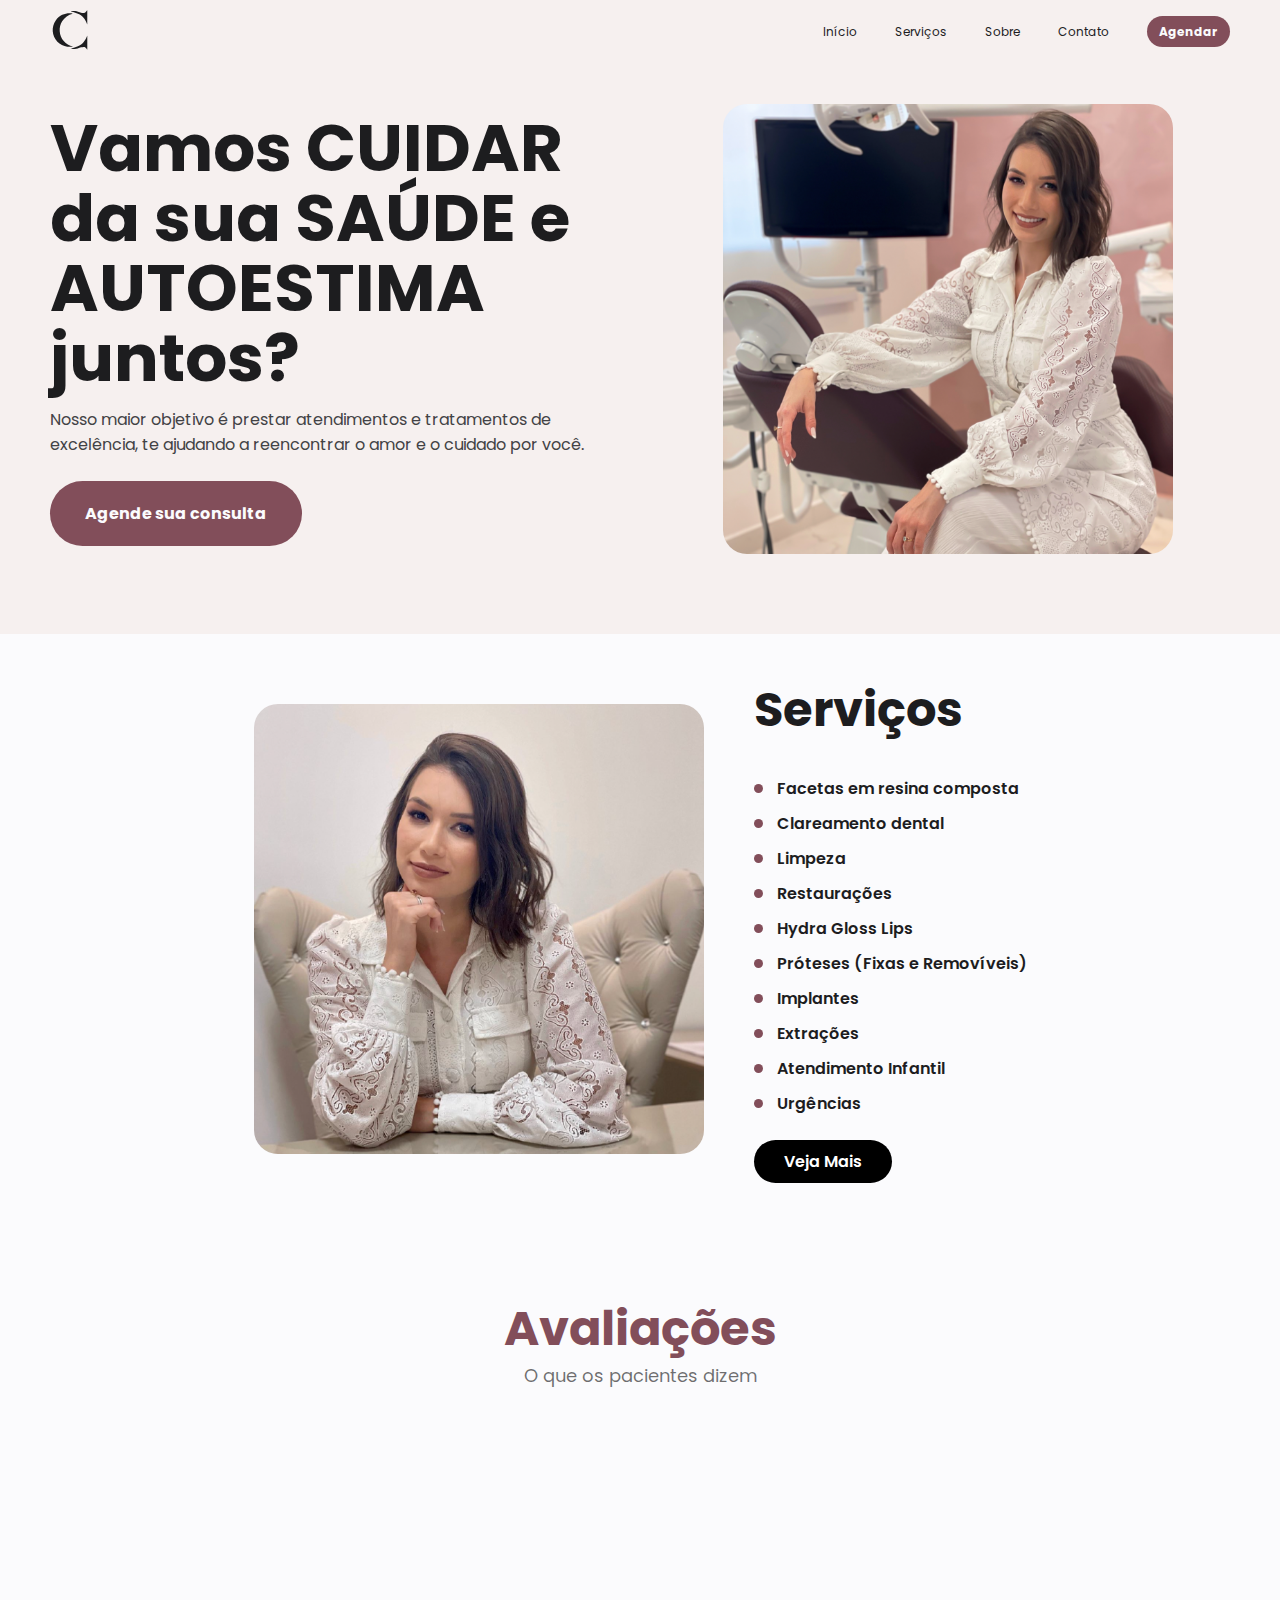
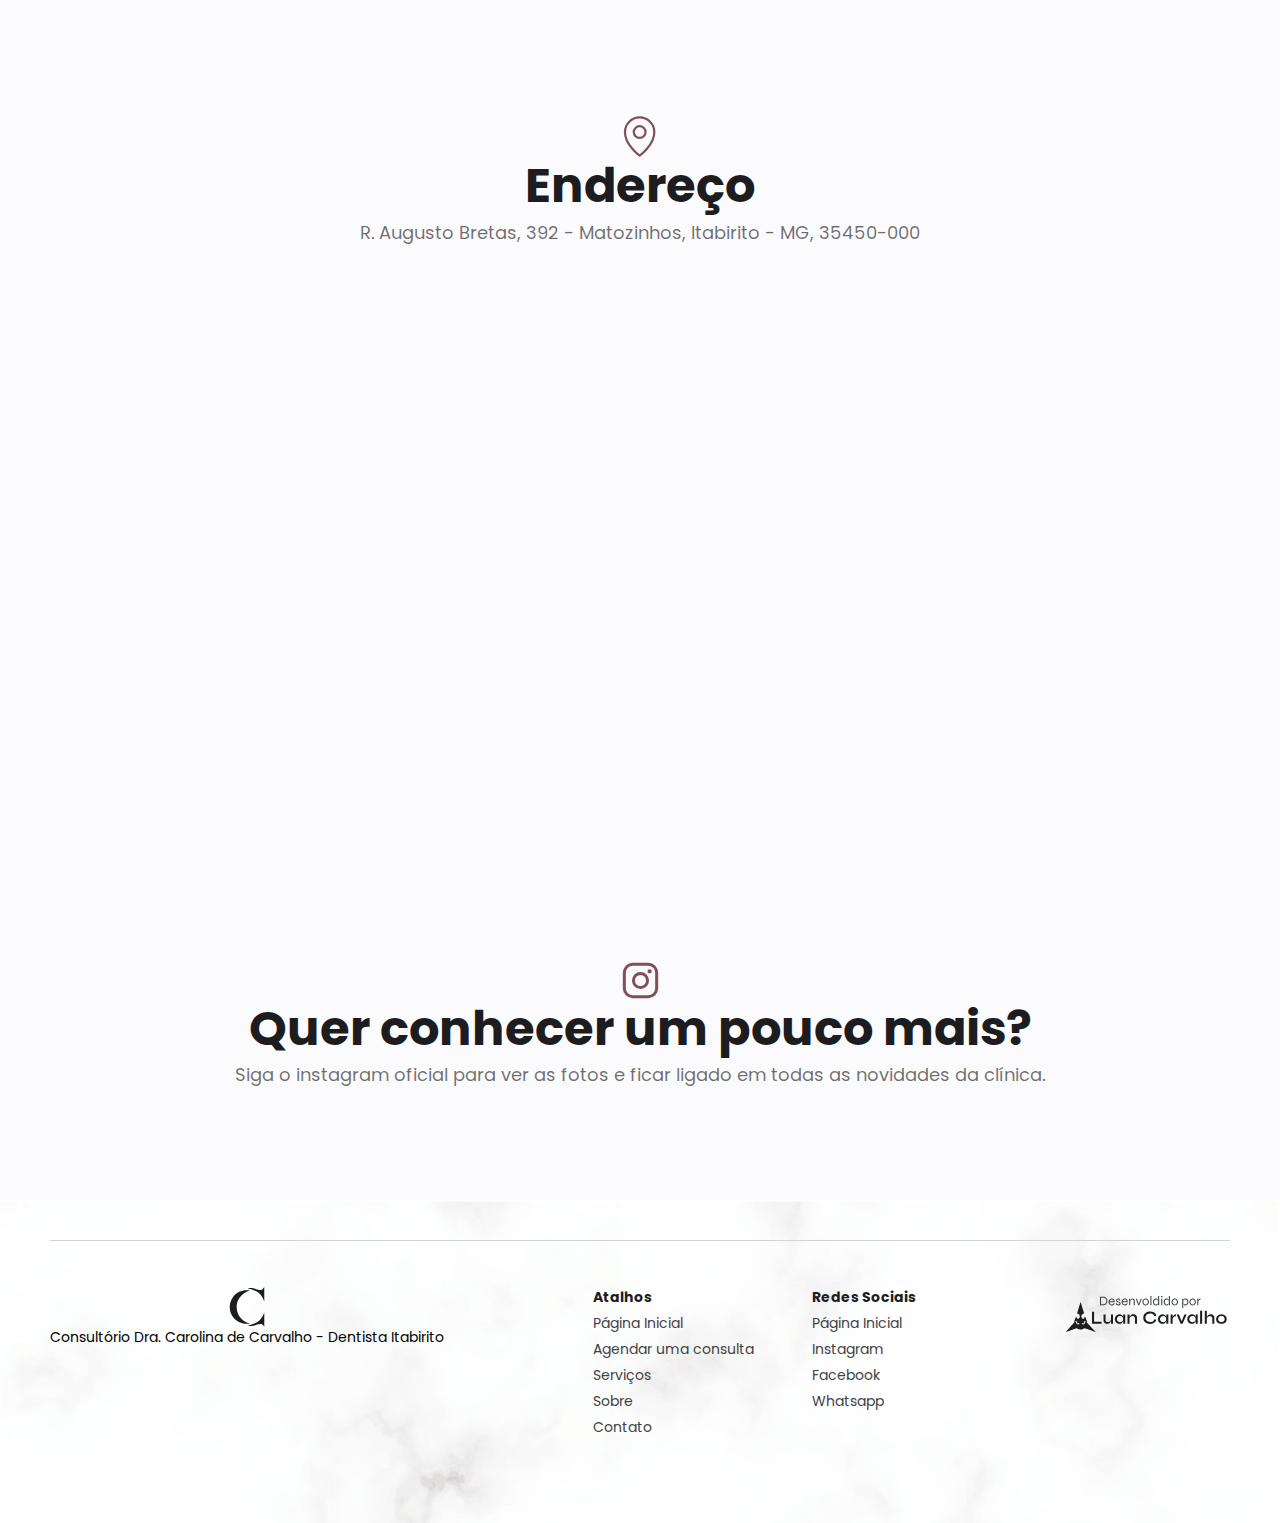
==== commit f91cbe12: "btx" ====
--- a/index.html
+++ b/index.html
@@ -112,12 +112,6 @@
                         </li>
                         <li>
                             <div class="star"></div>
-                            <svg xmlns="http://www.w3.org/2000/svg" width="44" height="13" viewBox="0 0 44 13" fill="none">
-                                <path d="M6.152 6.288C6.74933 6.39467 7.256 6.70933 7.672 7.232C8.088 7.75467 8.296 8.34667 8.296 9.008C8.296 9.57333 8.14667 10.0853 7.848 10.544C7.56 10.992 7.13867 11.3493 6.584 11.616C6.02933 11.872 5.384 12 4.648 12H0.2V0.879999H4.44C5.19733 0.879999 5.848 1.008 6.392 1.264C6.936 1.52 7.34667 1.86667 7.624 2.304C7.90133 2.73067 8.04 3.21067 8.04 3.744C8.04 4.384 7.86933 4.91733 7.528 5.344C7.18667 5.77067 6.728 6.08533 6.152 6.288ZM2.024 5.552H4.28C4.87733 5.552 5.34133 5.41867 5.672 5.152C6.01333 4.87467 6.184 4.48 6.184 3.968C6.184 3.46667 6.01333 3.07733 5.672 2.8C5.34133 2.512 4.87733 2.368 4.28 2.368H2.024V5.552ZM4.488 10.512C5.10667 10.512 5.592 10.3627 5.944 10.064C6.296 9.76533 6.472 9.34933 6.472 8.816C6.472 8.272 6.28533 7.84 5.912 7.52C5.53867 7.2 5.04267 7.04 4.424 7.04H2.024V10.512H4.488ZM14.1021 12.144C13.2701 12.144 12.5181 11.9573 11.8461 11.584C11.1741 11.2 10.6461 10.6667 10.2621 9.984C9.87813 9.29067 9.68613 8.49067 9.68613 7.584C9.68613 6.688 9.88346 5.89333 10.2781 5.2C10.6728 4.50667 11.2115 3.97333 11.8941 3.6C12.5768 3.22667 13.3395 3.04 14.1821 3.04C15.0248 3.04 15.7875 3.22667 16.4701 3.6C17.1528 3.97333 17.6915 4.50667 18.0861 5.2C18.4808 5.89333 18.6781 6.688 18.6781 7.584C18.6781 8.48 18.4755 9.27467 18.0701 9.968C17.6648 10.6613 17.1101 11.2 16.4061 11.584C15.7128 11.9573 14.9448 12.144 14.1021 12.144ZM14.1021 10.56C14.5715 10.56 15.0088 10.448 15.4141 10.224C15.8301 10 16.1661 9.664 16.4221 9.216C16.6781 8.768 16.8061 8.224 16.8061 7.584C16.8061 6.944 16.6835 6.40533 16.4381 5.968C16.1928 5.52 15.8675 5.184 15.4621 4.96C15.0568 4.736 14.6195 4.624 14.1501 4.624C13.6808 4.624 13.2435 4.736 12.8381 4.96C12.4435 5.184 12.1288 5.52 11.8941 5.968C11.6595 6.40533 11.5421 6.944 11.5421 7.584C11.5421 8.53333 11.7821 9.26933 12.2621 9.792C12.7528 10.304 13.3661 10.56 14.1021 10.56ZM22.6093 4.672V9.552C22.6093 9.88267 22.6839 10.1227 22.8333 10.272C22.9933 10.4107 23.2599 10.48 23.6333 10.48H24.7533V12H23.3133C22.4919 12 21.8626 11.808 21.4253 11.424C20.9879 11.04 20.7693 10.416 20.7693 9.552V4.672H19.7293V3.184H20.7693V0.992H22.6093V3.184H24.7533V4.672H22.6093ZM30.2584 12.144C29.4264 12.144 28.6744 11.9573 28.0024 11.584C27.3304 11.2 26.8024 10.6667 26.4184 9.984C26.0344 9.29067 25.8424 8.49067 25.8424 7.584C25.8424 6.688 26.0397 5.89333 26.4344 5.2C26.829 4.50667 27.3677 3.97333 28.0504 3.6C28.733 3.22667 29.4957 3.04 30.3384 3.04C31.181 3.04 31.9437 3.22667 32.6264 3.6C33.309 3.97333 33.8477 4.50667 34.2424 5.2C34.637 5.89333 34.8344 6.688 34.8344 7.584C34.8344 8.48 34.6317 9.27467 34.2264 9.968C33.821 10.6613 33.2664 11.2 32.5624 11.584C31.869 11.9573 31.101 12.144 30.2584 12.144ZM30.2584 10.56C30.7277 10.56 31.165 10.448 31.5704 10.224C31.9864 10 32.3224 9.664 32.5784 9.216C32.8344 8.768 32.9624 8.224 32.9624 7.584C32.9624 6.944 32.8397 6.40533 32.5944 5.968C32.349 5.52 32.0237 5.184 31.6184 4.96C31.213 4.736 30.7757 4.624 30.3064 4.624C29.837 4.624 29.3997 4.736 28.9944 4.96C28.5997 5.184 28.285 5.52 28.0504 5.968C27.8157 6.40533 27.6984 6.944 27.6984 7.584C27.6984 8.53333 27.9384 9.26933 28.4184 9.792C28.909 10.304 29.5224 10.56 30.2584 10.56ZM40.4135 7.536L43.2615 12H41.1975L39.2935 9.008L37.5015 12H35.5975L38.4455 7.664L35.5975 3.184H37.6615L39.5655 6.176L41.3575 3.184H43.2615L40.4135 7.536Z" fill="#1D1D1F"/>
-                                </svg>
-                        </li>
-                        <li>
-                            <div class="star"></div>
                             <h2 class="secondTxt">Clareamento dental</h2>
                         </li>
                         <li>
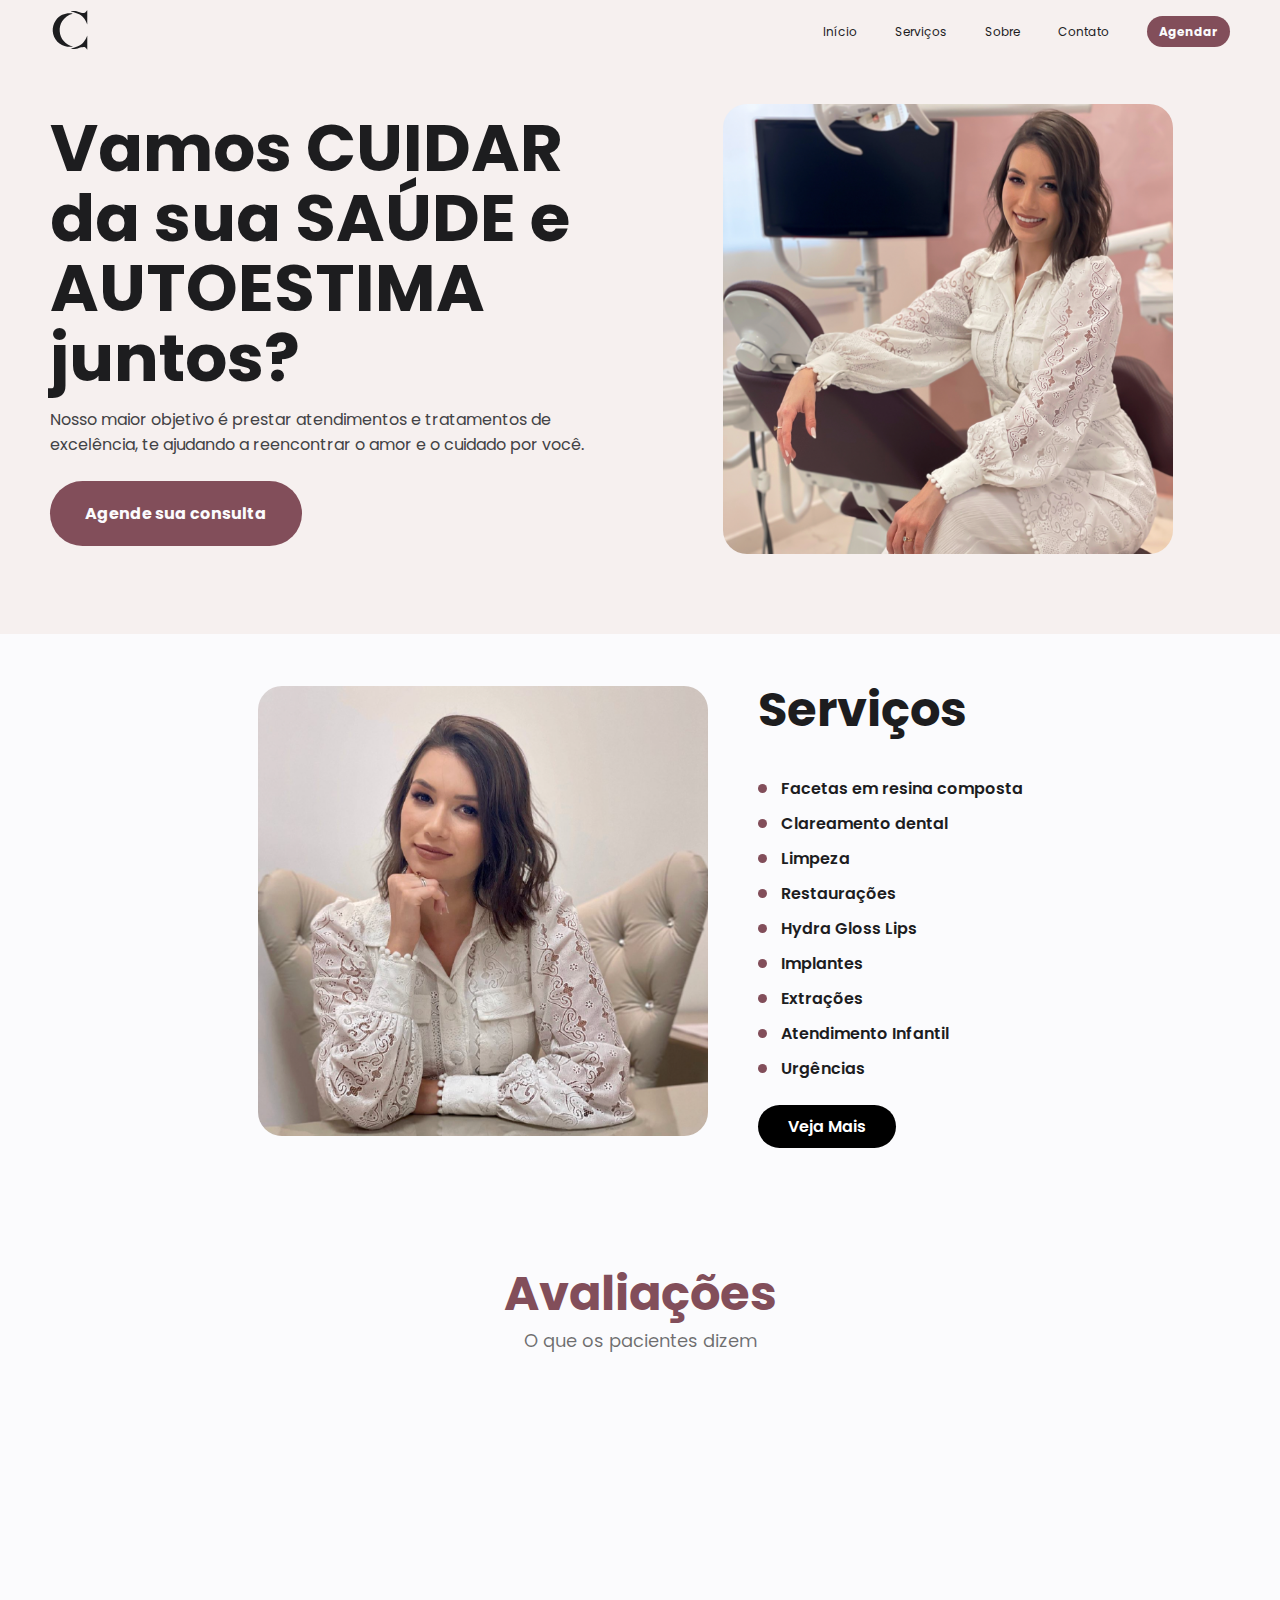
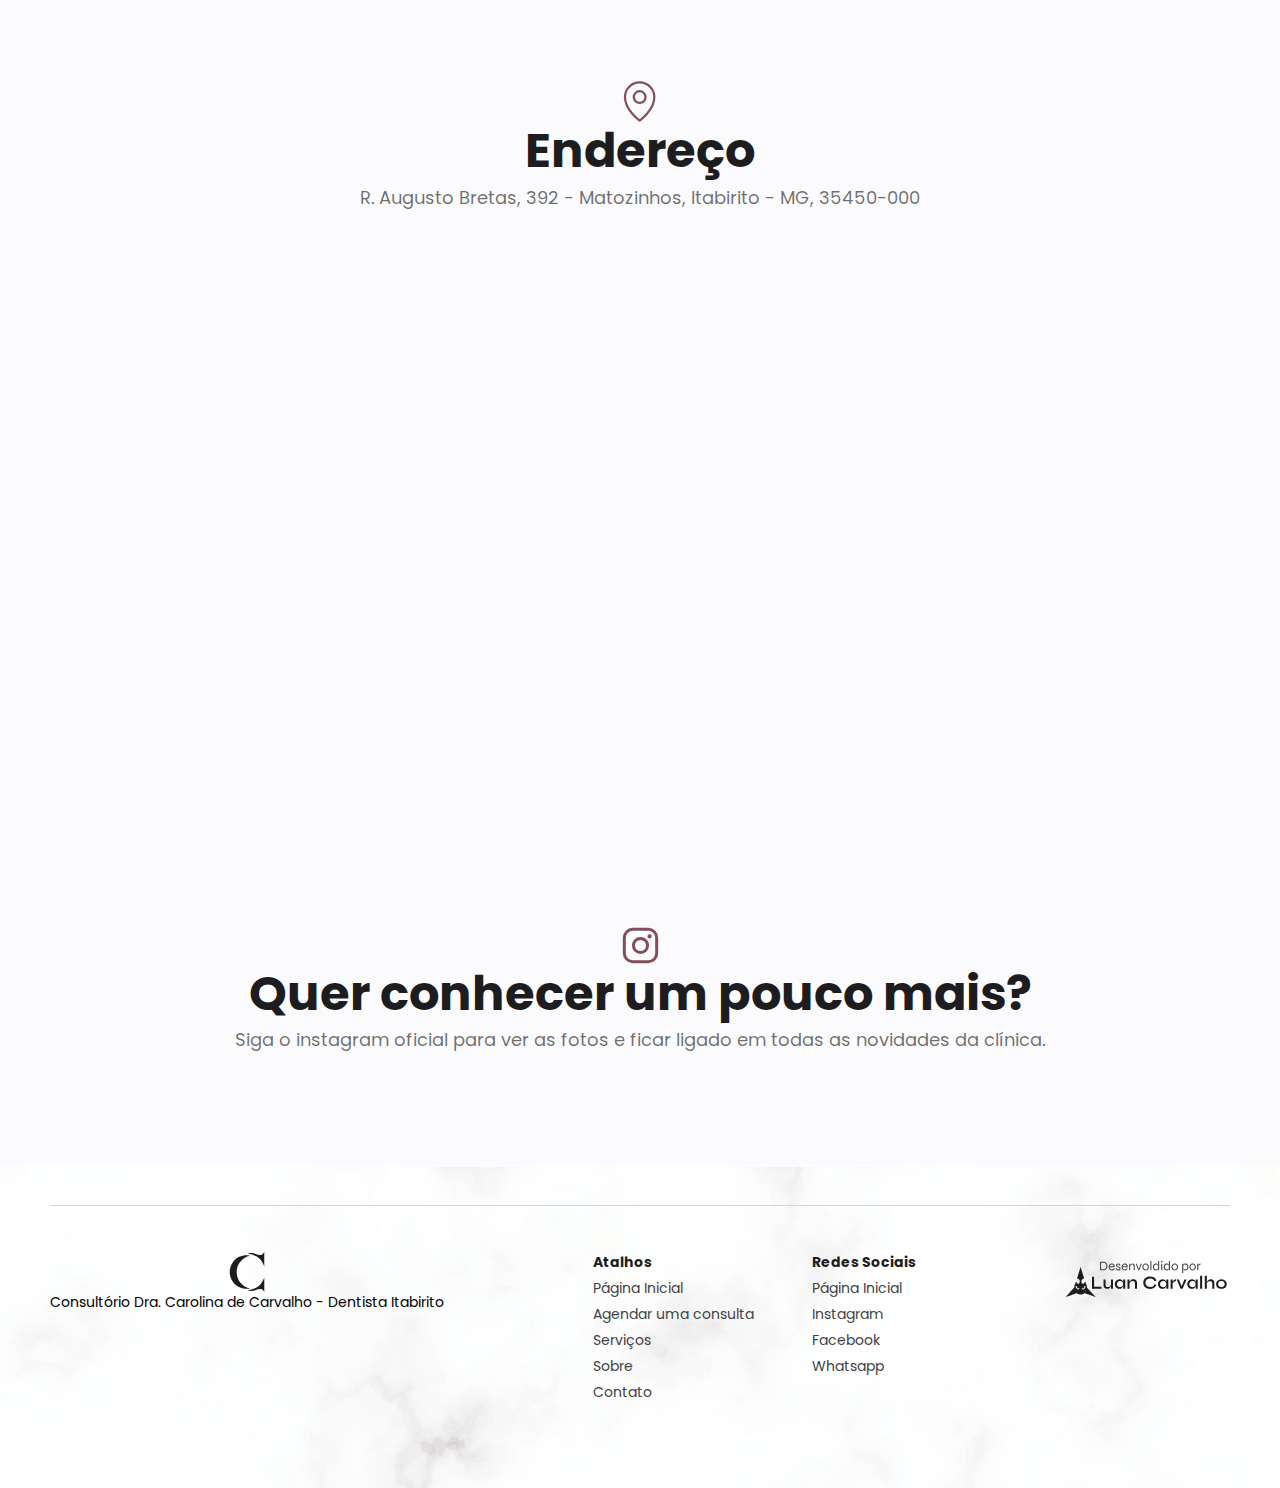
==== commit bfaf9256: "Comment" ====
--- a/index.html
+++ b/index.html
@@ -129,10 +129,6 @@
                         </li>
                         <li>
                             <div class="star"></div>
-                            <h2 class="secondTxt">Próteses (Fixas e Removíveis)</h2>
-                        </li>
-                        <li>
-                            <div class="star"></div>
                             <h2 class="secondTxt">Implantes</h2>
                         </li>
                         <li>
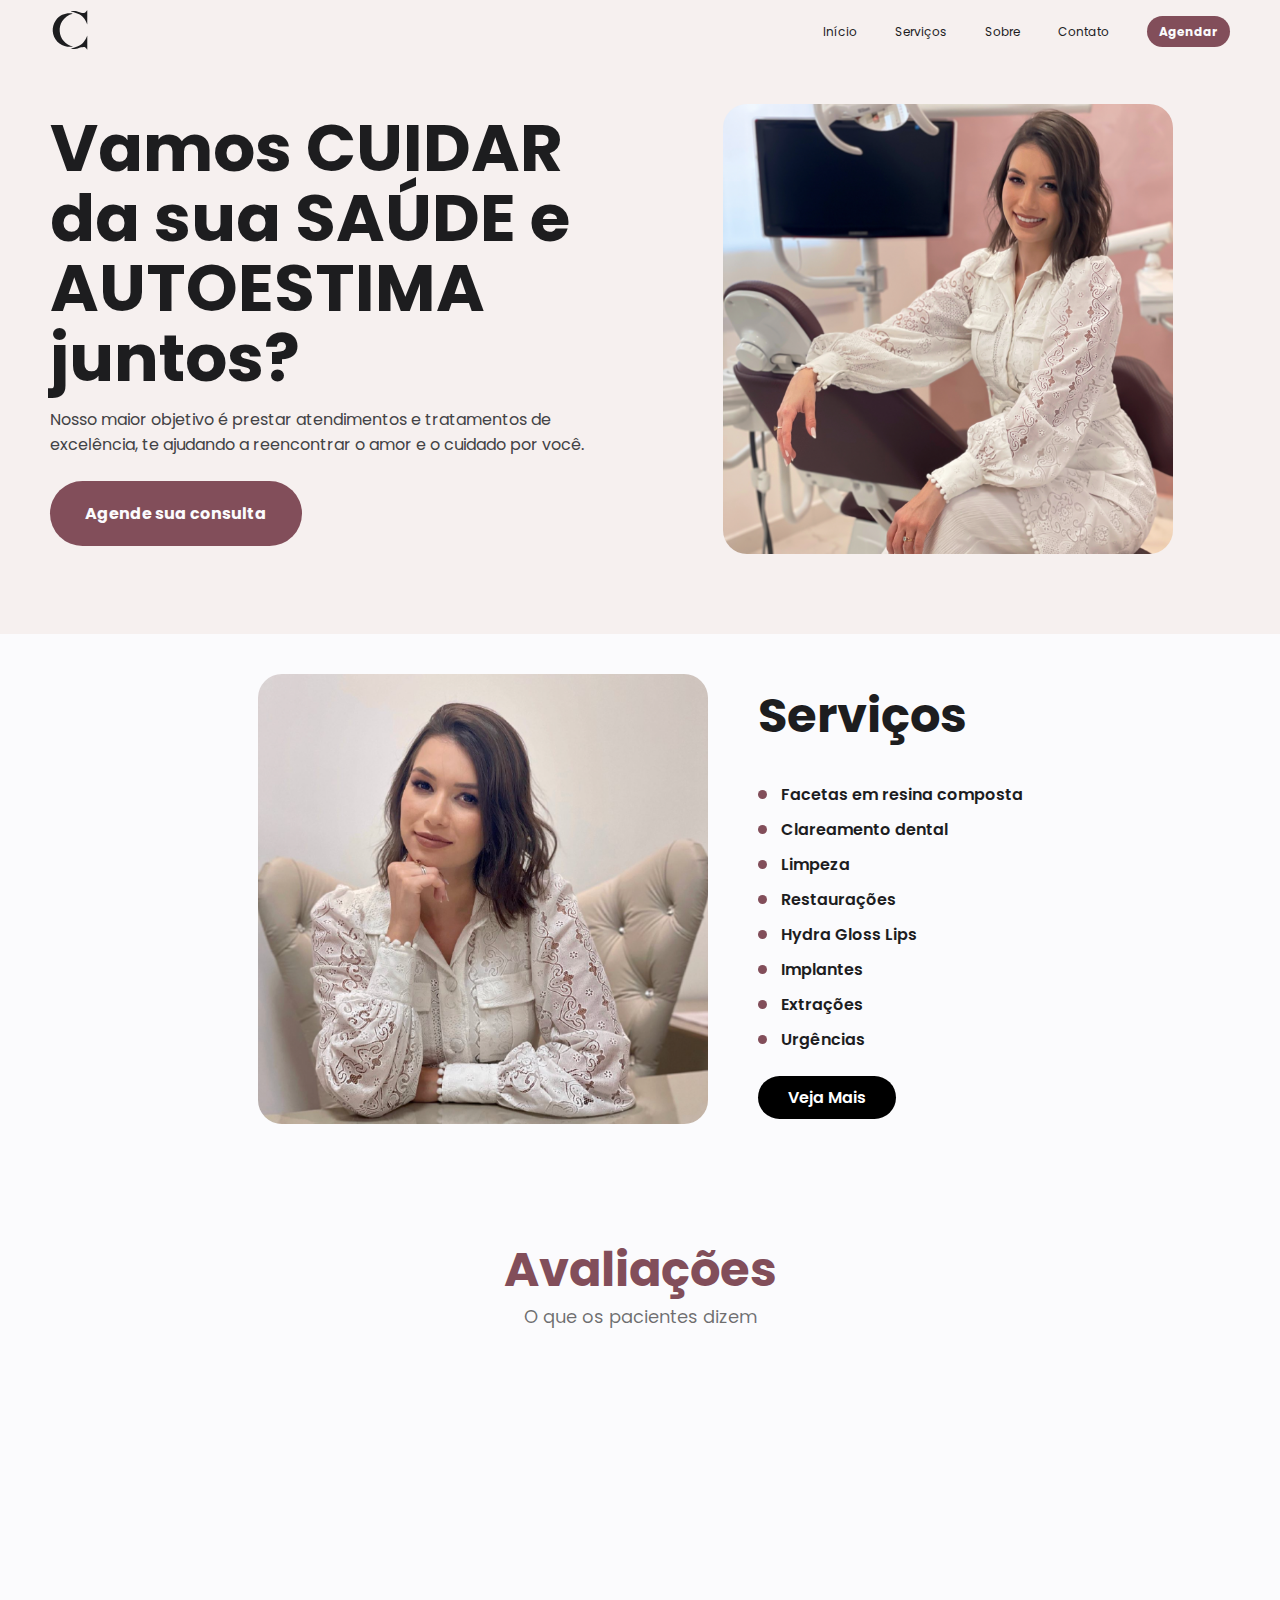
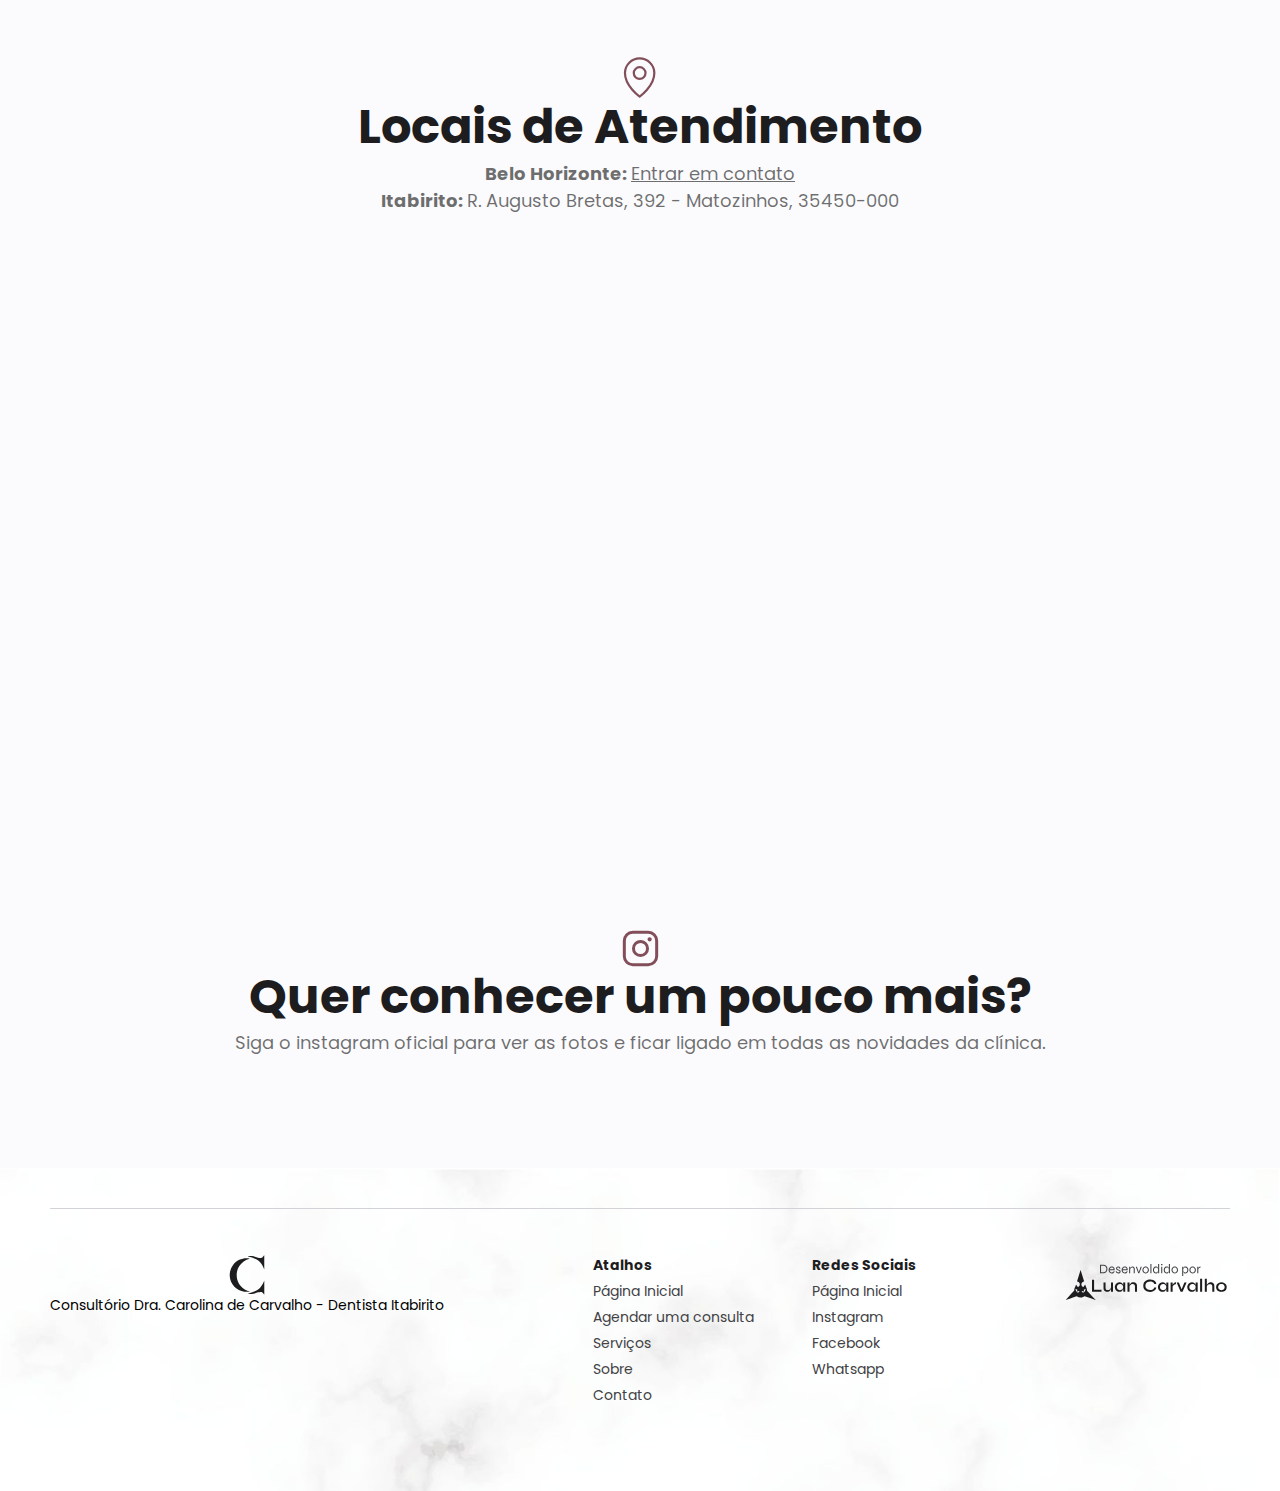
==== commit fd34772e: "dracarolcarvalho" ====
--- a/index.html
+++ b/index.html
@@ -137,10 +137,6 @@
                         </li>
                         <li>
                             <div class="star"></div>
-                            <h2 class="secondTxt">Atendimento Infantil</h2>
-                        </li>
-                        <li>
-                            <div class="star"></div>
                             <h2 class="secondTxt">Urgências</h2>
                         </li>
                     </ul>
@@ -175,8 +171,10 @@
                         d="M100.577 22.4619L94.9241 20.7436C94.5955 20.6362 94.3325 20.3498 94.2339 19.9918L92.6564 13.8345C92.3935 12.7964 91.0132 12.7964 90.7503 13.8345L89.1728 19.9918C89.0742 20.3498 88.8113 20.6362 88.4826 20.7436L82.8628 22.4619C81.9097 22.7483 81.9097 24.2518 82.8628 24.5382L88.5155 26.2566C88.8441 26.364 89.1071 26.6503 89.2057 27.0083L90.7832 33.1656C91.0461 34.2037 92.4264 34.2037 92.6893 33.1656L94.2668 27.0083C94.3654 26.6503 94.6283 26.364 94.957 26.2566L100.61 24.5382C101.53 24.216 101.53 22.7483 100.577 22.4619Z"
                         fill="#824E5A" /> -->
                 </svg>
-                <h1 class="mainTxt section-title">Endereço</h1>
-                <h2 class="fourthTxt section-subtitle">R. Augusto Bretas, 392 - Matozinhos, Itabirito - MG, 35450-000
+                <h1 class="mainTxt section-title">Locais de Atendimento</h1>
+                <h2 class="fourthTxt section-subtitle"><strong>Belo Horizonte: </strong> <a href="https://wa.me/+553199981010">Entrar em contato</a>
+
+                <h2 class="fourthTxt section-subtitle"><strong>Itabirito: </strong> R. Augusto Bretas, 392 - Matozinhos, 35450-000
                 </h2>
             </div>
             <iframe
--- a/assets/style/css/index.css
+++ b/assets/style/css/index.css
@@ -72,6 +72,12 @@
 .fourthTxt {
   color: rgba(0, 0, 0, 0.5607843137);
   font-weight: 400;
+}
+
+.fourthTxt a{
+  
+  text-decoration: underline;
+  color: rgba(0, 0, 0, 0.5607843137);
 }
 
 .section-title {
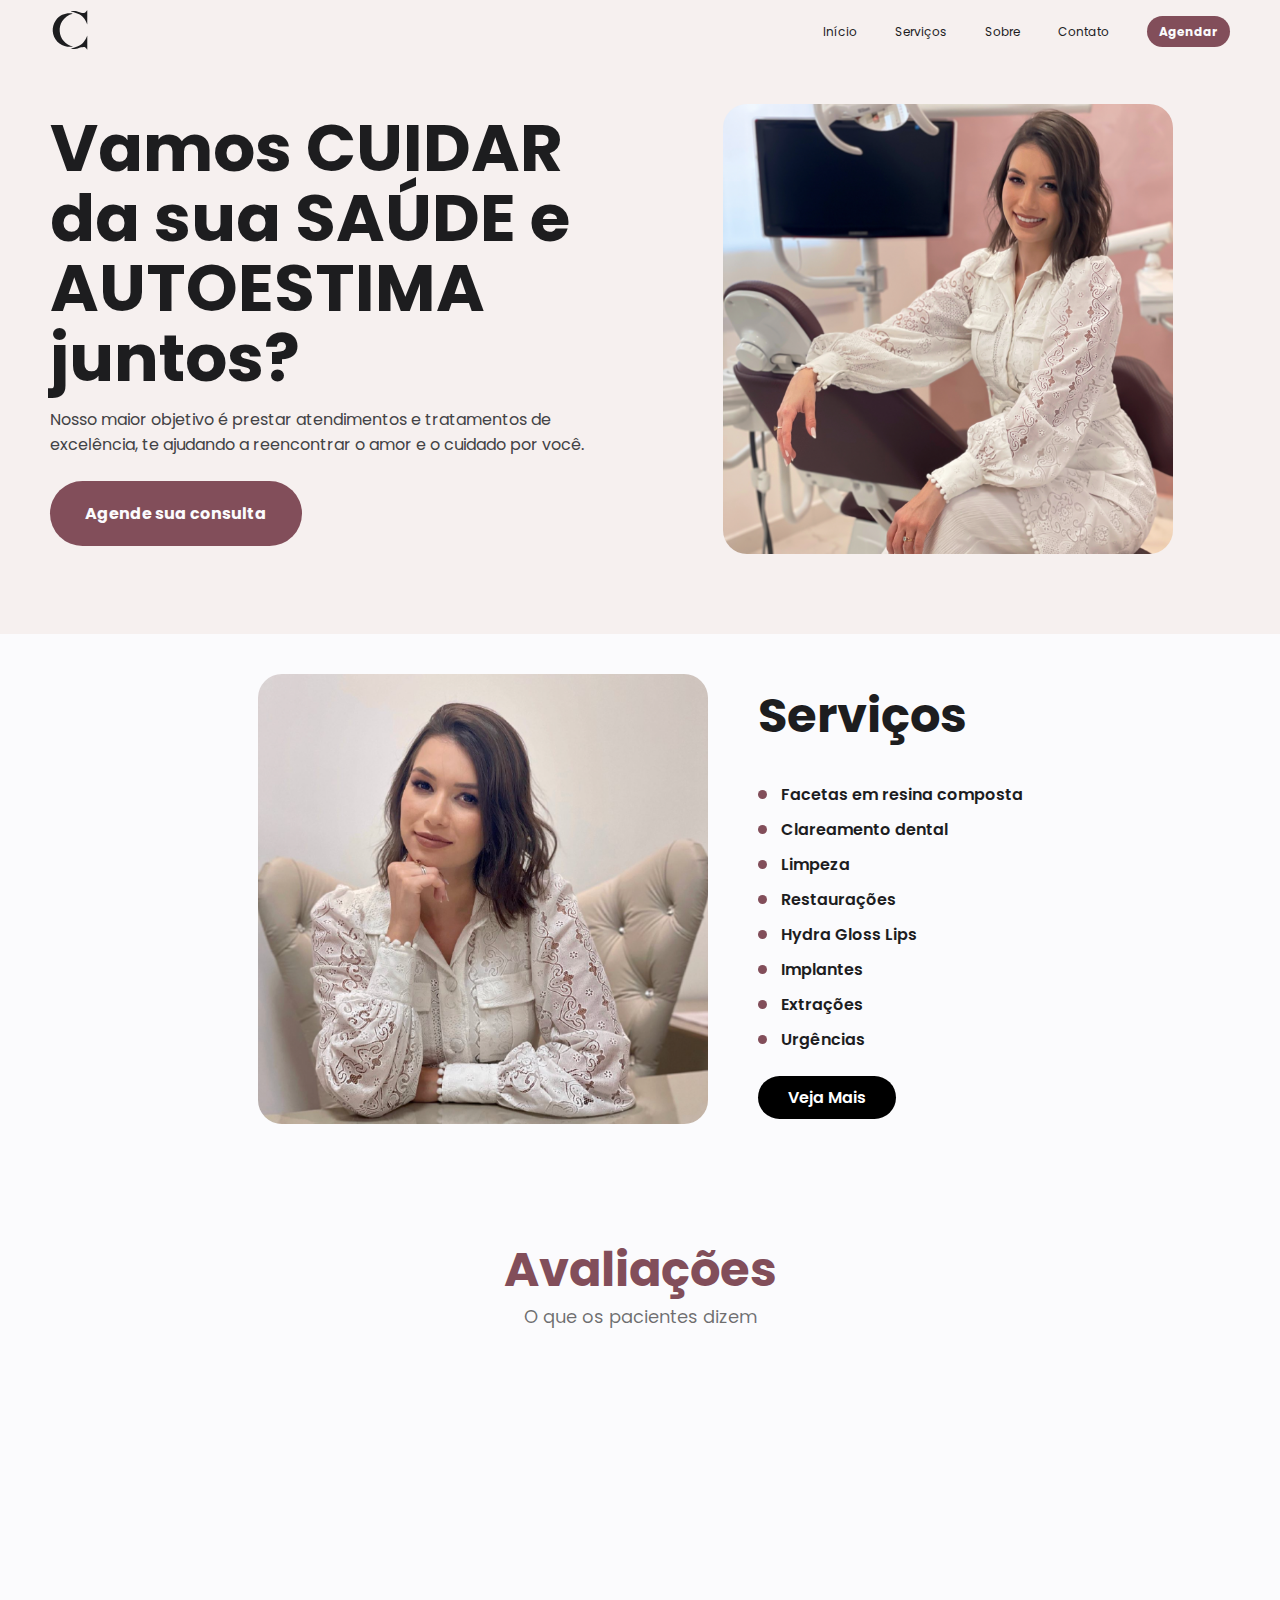
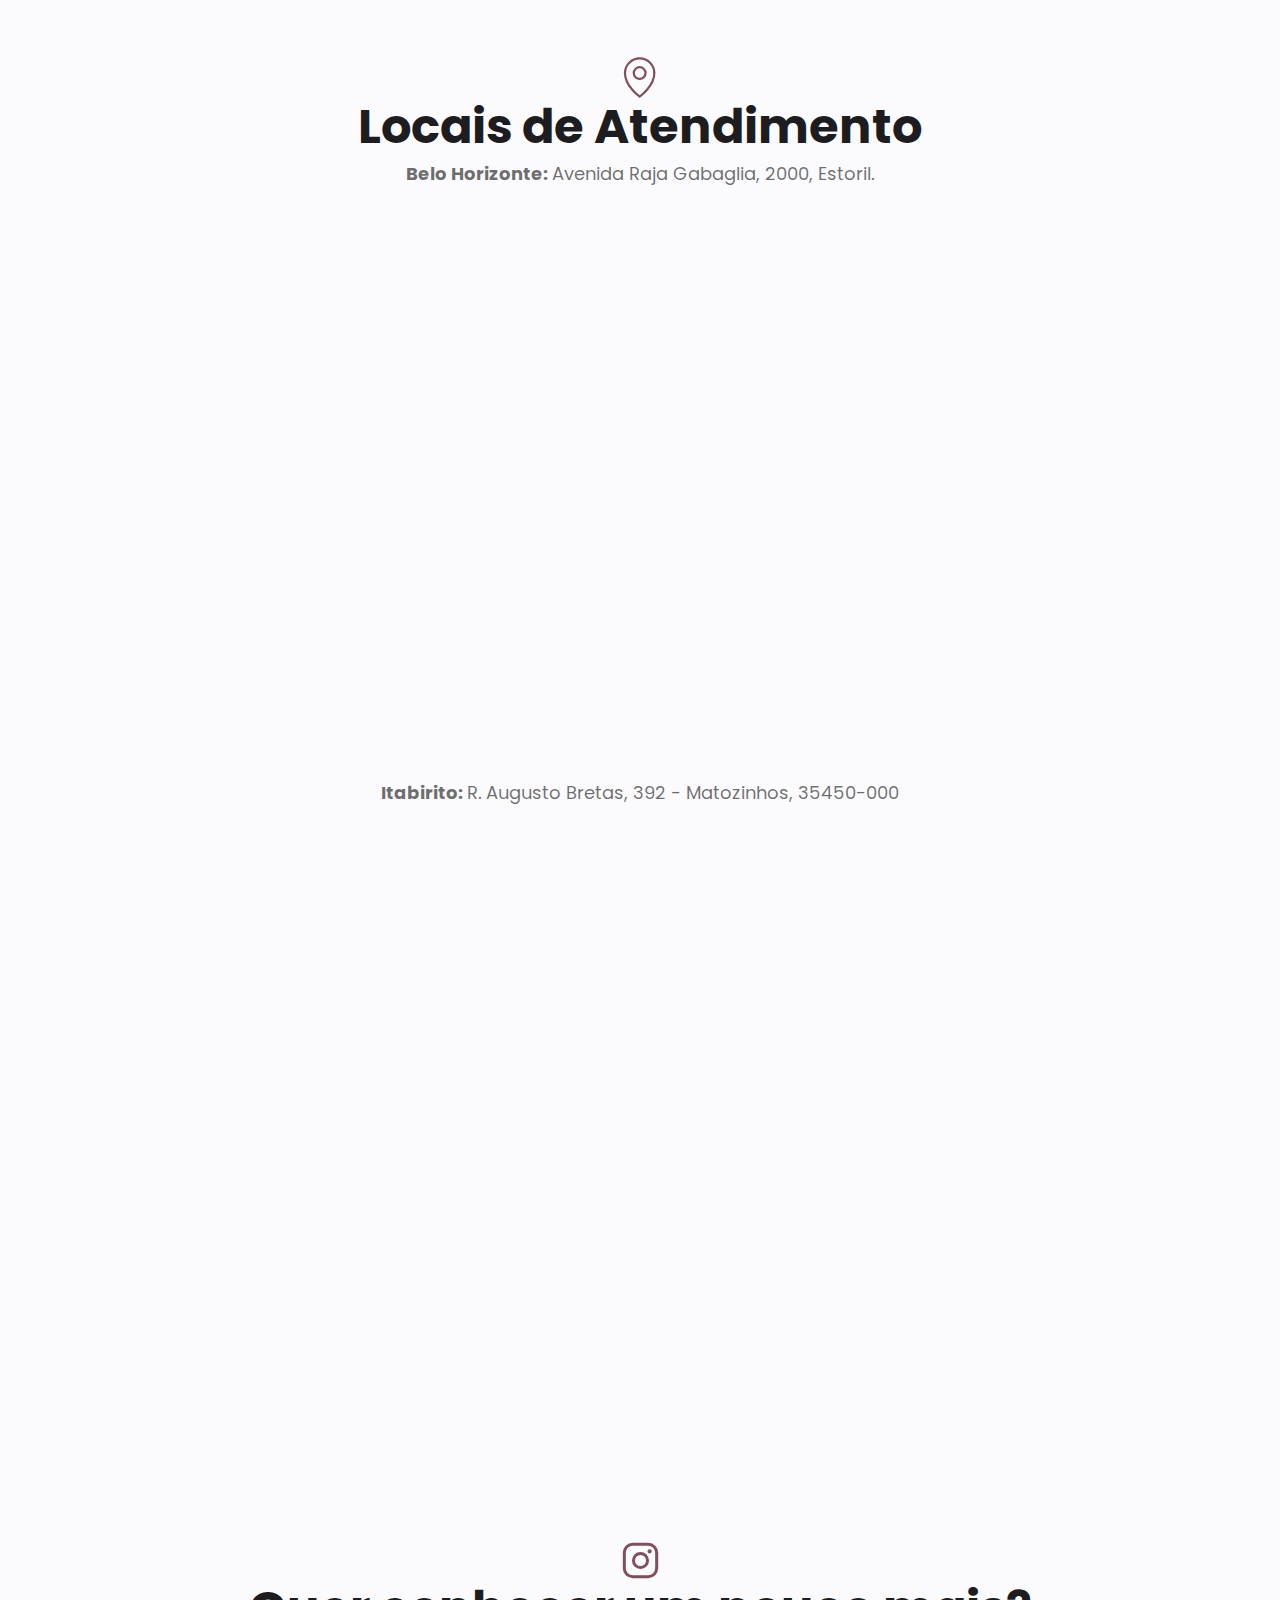
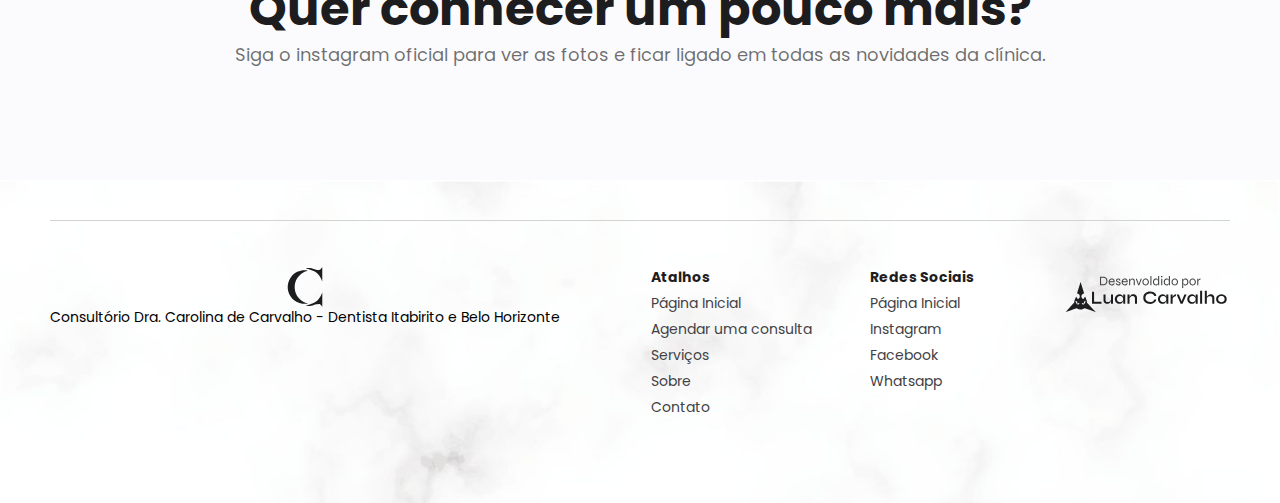
==== commit da446610: "xd" ====
--- a/index.html
+++ b/index.html
@@ -172,15 +172,18 @@
                         fill="#824E5A" /> -->
                 </svg>
                 <h1 class="mainTxt section-title">Locais de Atendimento</h1>
-                <h2 class="fourthTxt section-subtitle"><strong>Belo Horizonte: </strong> <a href="https://wa.me/+553199981010">Entrar em contato</a>
-
-                <h2 class="fourthTxt section-subtitle"><strong>Itabirito: </strong> R. Augusto Bretas, 392 - Matozinhos, 35450-000
+                <h2 class="fourthTxt section-subtitle"><strong>Belo Horizonte: </strong>
+                    Avenida Raja Gabaglia, 2000, Estoril. </h2>
+
+                    <iframe  class="mapClinica" src="https://www.google.com/maps/embed?pb=!1m18!1m12!1m3!1d1576.8040332508065!2d-43.960899134127715!3d-19.95417019394251!2m3!1f0!2f0!3f0!3m2!1i1024!2i768!4f13.1!3m3!1m2!1s0xa69796f1d0a511%3A0xbe971674f31f7d9e!2sAv.%20Raja%20Gab%C3%A1glia%2C%202000%20-%20Estoril%2C%20Belo%20Horizonte%20-%20MG%2C%2030494-170!5e0!3m2!1sen!2sbr!4v1712260233405!5m2!1sen!2sbr" width="600px" height="450" style="border:0;" allowfullscreen="" loading="lazy" referrerpolicy="no-referrer-when-downgrade"></iframe>
+                <h2 class="fourthTxt section-subtitle"><strong>Itabirito: </strong> R. Augusto Bretas, 392 -
+                    Matozinhos, 35450-000
                 </h2>
             </div>
             <iframe
                 src="https://www.google.com/maps/embed?pb=!1m14!1m8!1m3!1d3743.077781745057!2d-43.81138320370485!3d-20.255608673320754!3m2!1i1024!2i768!4f13.1!3m3!1m2!1s0xa6abc4ae7d124f%3A0xc4c4116baad2de8a!2sConsult%C3%B3rio%20Dra.%20Carolina%20de%20Carvalho%20-%20Dentista%20Itabirito!5e0!3m2!1spt-BR!2sbr!4v1670218998745!5m2!1spt-BR!2sbr"
                 width="600" height="450" style="border:0;" allowfullscreen="" loading="lazy"
-                referrerpolicy="no-referrer-when-downgrade" id="mapClinica"></iframe>
+                referrerpolicy="no-referrer-when-downgrade" class="mapClinica"></iframe>
         </section>
         <section id="sInstagram" class="borders-pd">
             <div id="instaTitle">
@@ -209,7 +212,7 @@
                         d="M20.7857 38.644C20.9129 38.616 21.0393 38.5868 21.1669 38.5604C23.5037 38.0796 25.7677 37.3736 27.9373 36.3732C29.3153 35.738 30.6161 34.9792 31.7817 34.0012C32.5561 33.3516 33.2441 32.6184 33.8669 31.824C35.2805 30.0216 36.3485 28.0296 37.1201 25.8756C37.1397 25.8212 37.1605 25.7676 37.1841 25.7152C37.1897 25.7024 37.2085 25.6956 37.2301 25.6788C37.3129 25.7568 37.2853 25.86 37.2857 25.9512C37.2897 26.8756 37.2917 27.8004 37.2921 28.7248C37.2941 32.324 37.2957 35.9232 37.2969 39.5224C37.2969 39.6248 37.2905 39.7276 37.2873 39.83C37.2669 39.836 37.2465 39.842 37.2261 39.8476C37.1713 39.7708 37.1145 39.6956 37.0621 39.6172C36.6273 38.962 36.1473 38.3436 35.5733 37.8028C35.2713 37.5184 34.9445 37.268 34.5657 37.0924C34.3229 36.98 34.0693 36.9248 33.7997 36.9172C32.8701 36.8912 31.9797 37.1036 31.0993 37.3612C29.9669 37.6928 28.8425 38.0528 27.7113 38.3892C26.7593 38.6724 25.7869 38.862 24.7933 38.9068C24.0769 38.9392 23.3577 38.964 22.6417 38.9384C22.0917 38.9188 21.5445 38.8168 20.9965 38.7484C20.9249 38.7396 20.8553 38.7128 20.7849 38.6944C20.7857 38.6784 20.7857 38.6612 20.7857 38.644Z"
                         fill="#1D1D1F" />
                 </svg>
-                <h1>Consultório Dra. Carolina de Carvalho - Dentista Itabirito</h1>
+                <h1>Consultório Dra. Carolina de Carvalho - Dentista Itabirito e Belo Horizonte</h1>
             </div>
             <div id="fLinks">
                 <div class="footerLinks">
--- a/assets/style/css/index.css
+++ b/assets/style/css/index.css
@@ -300,7 +300,7 @@
   padding-top: 10px;
   display: flex;
   flex-direction: column;
-  gap: 32px;
+  gap: 20px;
 }
 
 #adressTitle {
@@ -309,10 +309,11 @@
   align-items: center;
 }
 
-#mapClinica {
-  width: auto;
+.mapClinica {
+  width: 100%;
   border-radius: 24px;
   height: 560px;
+  margin-bottom: 32px;
 }
 
 @media (max-width: 1320px) {
